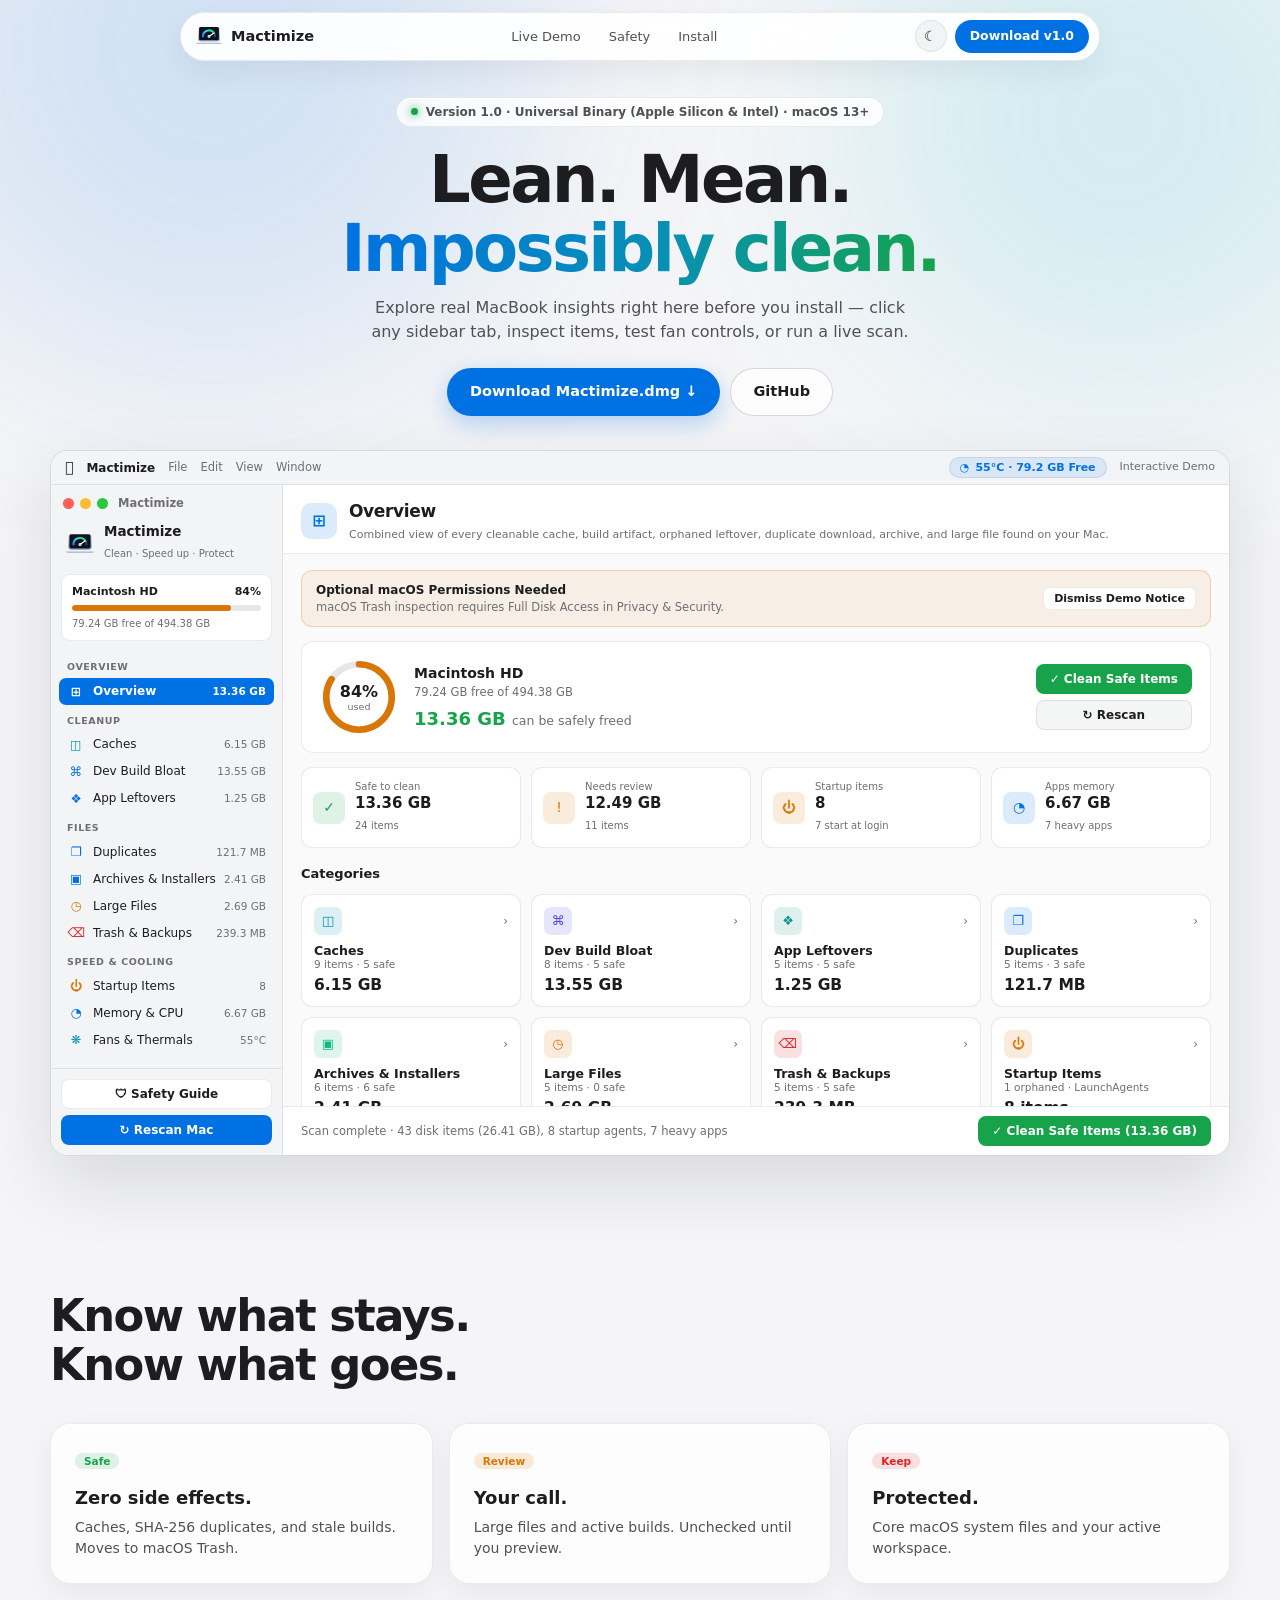
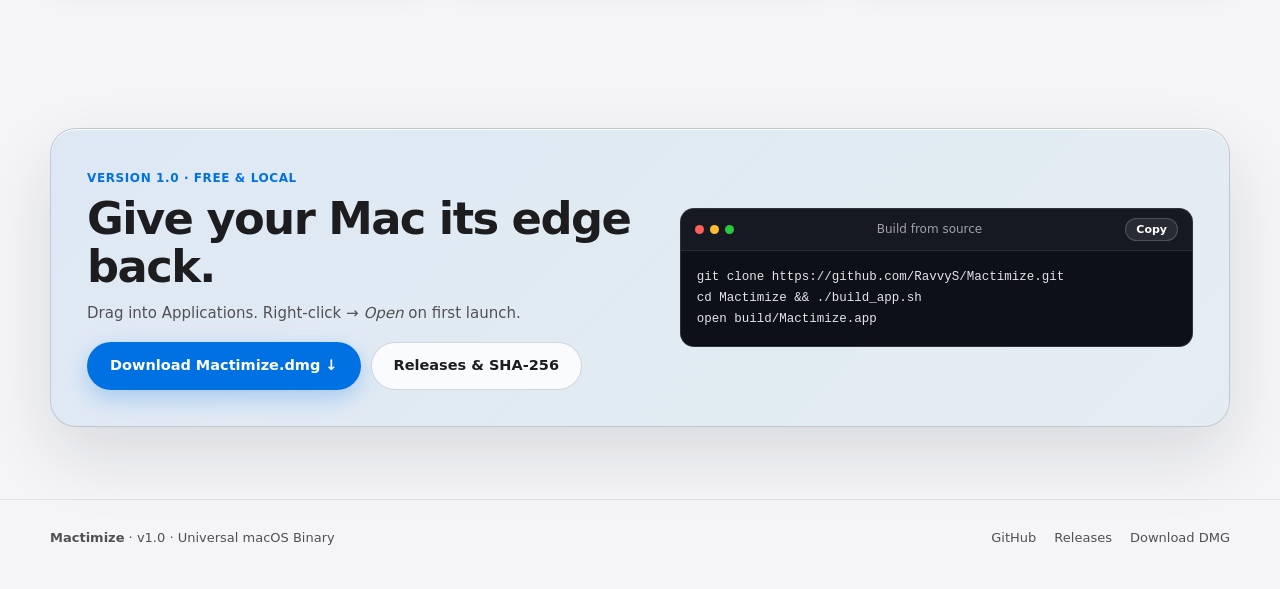
==== index.html @ 4ec36cf3 "Remove right Details panel and fix [hidden] CSS rule so app expands full width" ====
<!DOCTYPE html>
<html lang="en" data-theme="light">
<head>
  <meta charset="UTF-8" />
  <meta name="viewport" content="width=device-width, initial-scale=1.0" />
  <meta name="color-scheme" content="light dark" />
  <meta name="theme-color" content="#f5f5f7" />
  <title>Mactimize — Lean. Mean. Impossibly clean.</title>
  <meta name="description" content="Try Mactimize live in your browser before installing. Zero-bloat native macOS cleaner, dev build sweeper, SHA-256 duplicate finder, and Apple SMC fan controller." />
  <meta property="og:title" content="Mactimize — Interactive Native macOS Optimizer" />
  <meta property="og:description" content="Explore real MacBook insights live in your browser, then download Mactimize v1.0 for macOS." />
  <meta property="og:type" content="website" />
  <link rel="icon" type="image/svg+xml" href="favicon.svg" />
  <link rel="stylesheet" href="styles.css" />
</head>
<body>
  <a class="skip-link" href="#main">Skip to content</a>

  <div class="ambient-bg" aria-hidden="true">
    <span class="orb orb-1"></span>
    <span class="orb orb-2"></span>
  </div>

  <!-- Minimal Floating Glass Nav -->
  <header class="glass-nav-wrap">
    <div class="glass-nav">
      <a class="brand" href="#top" aria-label="Mactimize Home">
        <img src="favicon.svg" alt="" width="28" height="28" class="brand-logo" />
        <span class="brand-name">Mactimize</span>
      </a>

      <nav class="nav-links" aria-label="Primary">
        <a href="#live-app">Live Demo</a>
        <a href="#safety">Safety</a>
        <a href="#download">Install</a>
      </nav>

      <div class="nav-actions">
        <button type="button" class="glass-icon-btn" id="themeToggleBtn" aria-label="Toggle Light and Dark mode" title="Toggle theme">
          <span id="themeIcon" aria-hidden="true">☾</span>
        </button>
        <a class="btn-glass-primary" href="https://github.com/RavvyS/Mactimize/releases/latest/download/Mactimize.dmg">
          Download v1.0
        </a>
      </div>
    </div>
  </header>

  <main id="main">
    <!-- Minimalist Hero -->
    <section id="top" class="hero">
      <div class="container hero-center">
        <a class="liquid-pill" href="https://github.com/RavvyS/Mactimize/releases" target="_blank" rel="noopener noreferrer">
          <span class="pulse-dot" aria-hidden="true"></span>
          Version 1.0 · Universal Binary (Apple Silicon &amp; Intel) · macOS 13+
        </a>

        <h1 class="hero-title">
          Lean. Mean.<br /><span class="apple-gradient">Impossibly clean.</span>
        </h1>

        <p class="hero-desc">
          Explore real MacBook insights right here before you install — click any sidebar tab, inspect items, test fan controls, or run a live scan.
        </p>

        <div class="hero-actions">
          <a class="btn-apple-blue" href="https://github.com/RavvyS/Mactimize/releases/latest/download/Mactimize.dmg">
            Download Mactimize.dmg ↓
          </a>
          <a class="btn-apple-glass" href="https://github.com/RavvyS/Mactimize" target="_blank" rel="noopener noreferrer">
            GitHub
          </a>
        </div>
      </div>

      <!-- Full 10-Tab Interactive Mactimize.app Replica (Zero Screenshots!) -->
      <div id="live-app" class="container app-stage-container">
        <div class="macos-desktop-frame" aria-label="Interactive Mactimize macOS application">
          <!-- Native macOS Menu Bar -->
          <div class="macos-menubar">
            <div class="menubar-left">
              <span class="apple-mark" aria-hidden="true"></span>
              <strong>Mactimize</strong>
              <span class="mb-menu">File</span>
              <span class="mb-menu">Edit</span>
              <span class="mb-menu">View</span>
              <span class="mb-menu">Window</span>
            </div>
            <div class="menubar-right">
              <button type="button" class="menubar-widget-btn" id="menuBarToggleBtn" aria-expanded="false" aria-controls="menuBarPopover">
                <span class="mb-sparkle" aria-hidden="true">◔</span>
                <span id="mbLiveStats">48°C · 79.2 GB Free</span>
              </button>
              <span class="menubar-time">Interactive Demo</span>
            </div>

            <!-- Interactive Menu Bar Quick Monitor Popover -->
            <div class="menubar-popover" id="menuBarPopover" hidden>
              <div class="mb-pop-head">
                <div class="mb-ring" id="mbRing" aria-hidden="true"><span id="mbRingPct">83%</span></div>
                <div>
                  <strong>Macintosh HD</strong>
                  <small id="mbDiskSub">79.24 GB free of 494.38 GB</small>
                </div>
              </div>
              <div class="mb-pop-rows">
                <div><span>Safe to clean</span><strong class="txt-green" id="mbSafeVal">16.27 GB</strong></div>
                <div><span>Heavy apps memory</span><strong class="txt-blue" id="mbRamVal">6.83 GB</strong></div>
                <div><span>CPU Temp &amp; Fans</span><strong class="txt-cyan" id="mbFanVal">48°C · 3420 RPM</strong></div>
              </div>
              <div class="mb-pop-actions">
                <button type="button" class="mb-btn primary" id="mbQuickRamBtn">Free Idle RAM</button>
                <button type="button" class="mb-btn" id="mbPauseFanBtn">Stop Fan Tracking</button>
              </div>
              <div class="mb-pop-toast" id="mbToast" hidden></div>
            </div>
          </div>

          <!-- Real Mactimize.app 3-Column Interactive Window -->
          <div class="mactimize-window">
            <!-- Left Sidebar (All 10 Real Sections + Storage Card + Footer Actions) -->
            <aside class="mz-sidebar" aria-label="Mactimize sections">
              <div class="mz-window-bar">
                <div class="window-dots" aria-hidden="true">
                  <span class="dot-red"></span>
                  <span class="dot-yellow"></span>
                  <span class="dot-green"></span>
                </div>
                <span class="mz-win-title">Mactimize</span>
              </div>

              <div class="mz-brand">
                <img src="favicon.svg" alt="" width="30" height="30" class="brand-logo" />
                <div>
                  <strong>Mactimize</strong>
                  <small>Clean · Speed up · Protect</small>
                </div>
              </div>

              <div class="mz-disk-card">
                <div class="mz-disk-top">
                  <span>Macintosh HD</span>
                  <strong id="sbDiskPct">83%</strong>
                </div>
                <div class="mz-bar"><span id="sbDiskFill" class="orange" style="width:83%"></span></div>
                <small id="sbDiskSub">79.24 GB free of 494.38 GB</small>
              </div>

              <div class="mz-nav-scroll" id="mzSidebarNav" role="tablist"></div>

              <div class="mz-sidebar-footer">
                <button type="button" class="mz-foot-btn" id="openSafetyGuideBtn">🛡 Safety Guide</button>
                <button type="button" class="mz-foot-btn primary" id="rescanMacBtn">↻ Rescan Mac</button>
              </div>
            </aside>

            <!-- Center Main Content Area -->
            <div class="mz-main-col">
              <!-- Section Header -->
              <div class="mz-section-header">
                <div class="mz-sh-left">
                  <div class="mz-icon-tile" id="mzHeaderIcon">⊞</div>
                  <div class="mz-sh-text">
                    <h2 id="mzHeaderTitle">Overview</h2>
                    <p id="mzHeaderDesc"></p>
                  </div>
                </div>
                <div class="mz-sh-actions" id="mzHeaderActions"></div>
              </div>

              <!-- Filter Bar (hidden on Overview & Fans) -->
              <div class="mz-filter-bar" id="mzFilterBar" hidden>
                <div class="mz-search-wrap">
                  <span aria-hidden="true">⌕</span>
                  <input type="search" id="mzSearchInput" placeholder="Search" aria-label="Search items" />
                </div>
                <div class="mz-seg-group" id="mzSafetyFilter" role="group" aria-label="Filter by safety">
                  <button type="button" class="mz-seg active" data-safety="all">All</button>
                  <button type="button" class="mz-seg" data-safety="safe">Safe</button>
                  <button type="button" class="mz-seg" data-safety="review">Review</button>
                  <button type="button" class="mz-seg" data-safety="keep">Keep</button>
                </div>
                <div class="mz-filter-right" id="mzDiskFilterActions">
                  <button type="button" class="mz-small-btn" id="mzSelectSafeBtn">Select Safe</button>
                  <button type="button" class="mz-small-btn" id="mzDeselectBtn">Deselect</button>
                </div>
              </div>

              <!-- Dynamic View Canvas (Overview / Lists / Fans / Scanning State) -->
              <div class="mz-canvas" id="mzCanvas"></div>

              <!-- Bottom Status & Action Bar -->
              <div class="mz-bottom-bar">
                <div class="mz-status-text" id="mzStatusText"></div>
                <div class="mz-bottom-right" id="mzBottomActions"></div>
              </div>
            </div>
          </div>
        </div>
      </div>
    </section>

    <!-- Minimal Safety Strip -->
    <section id="safety" class="section">
      <div class="container">
        <div class="section-header">
          <h2>Know what stays.<br />Know what goes.</h2>
        </div>

        <div class="safety-trio">
          <article class="tier-card">
            <span class="tag safe">Safe</span>
            <h3>Zero side effects.</h3>
            <p>Caches, SHA-256 duplicates, and stale builds. Moves to macOS Trash.</p>
          </article>

          <article class="tier-card">
            <span class="tag review">Review</span>
            <h3>Your call.</h3>
            <p>Large files and active builds. Unchecked until you preview.</p>
          </article>

          <article class="tier-card">
            <span class="tag keep">Keep</span>
            <h3>Protected.</h3>
            <p>Core macOS system files and your active workspace.</p>
          </article>
        </div>
      </div>
    </section>

    <!-- Clean Minimal Download CTA -->
    <section id="download" class="section">
      <div class="container">
        <div class="download-glass">
          <div class="download-left">
            <span class="eyebrow-text">Version 1.0 · Free &amp; Local</span>
            <h2>Give your Mac its edge back.</h2>
            <p>Drag into Applications. Right-click → <em>Open</em> on first launch.</p>

            <div class="download-cta-row">
              <a class="btn-apple-blue" href="https://github.com/RavvyS/Mactimize/releases/latest/download/Mactimize.dmg">
                Download Mactimize.dmg ↓
              </a>
              <a class="btn-apple-glass" href="https://github.com/RavvyS/Mactimize/releases" target="_blank" rel="noopener noreferrer">
                Releases &amp; SHA-256
              </a>
            </div>
          </div>

          <div class="code-window">
            <div class="code-head">
              <div class="window-dots sm" aria-hidden="true">
                <span class="dot-red"></span><span class="dot-yellow"></span><span class="dot-green"></span>
              </div>
              <span>Build from source</span>
              <button type="button" class="copy-btn" id="copyCmdBtn">Copy</button>
            </div>
            <pre><code id="installCommands">git clone https://github.com/RavvyS/Mactimize.git
cd Mactimize &amp;&amp; ./build_app.sh
open build/Mactimize.app</code></pre>
          </div>
        </div>
      </div>
    </section>
  </main>

  <footer class="footer">
    <div class="container footer-row">
      <span><strong>Mactimize</strong> · v1.0 · Universal macOS Binary</span>
      <div class="footer-nav">
        <a href="https://github.com/RavvyS/Mactimize" target="_blank" rel="noopener noreferrer">GitHub</a>
        <a href="https://github.com/RavvyS/Mactimize/releases" target="_blank" rel="noopener noreferrer">Releases</a>
        <a href="https://github.com/RavvyS/Mactimize/releases/latest/download/Mactimize.dmg">Download DMG</a>
      </div>
    </div>
  </footer>

  <!-- Interactive Safety Guide Modal -->
  <dialog id="safetyDialog" class="glass-dialog" aria-labelledby="safetyDialogTitle">
    <div class="gd-head">
      <h2 id="safetyDialogTitle">Mactimize Safety Guide</h2>
      <button type="button" class="gd-close" id="closeSafetyDialogBtn" aria-label="Close">✕</button>
    </div>
    <div class="gd-body">
      <p>Every item in Mactimize is labeled before you touch it:</p>
      <ul>
        <li><strong>Safe:</strong> Caches, SHA-256 duplicates, and inactive project builds. Moves to macOS Trash.</li>
        <li><strong>Review:</strong> Large files, active builds, and background daemons. Never auto-selected.</li>
        <li><strong>Keep:</strong> Apple system caches and your active workspace. Always protected.</li>
      </ul>
    </div>
    <div class="gd-foot">
      <button type="button" class="btn-apple-blue sm" id="ackSafetyDialogBtn">Got It</button>
    </div>
  </dialog>

  <script src="demo-data.js" defer></script>
  <script src="script.js" defer></script>
</body>
</html>
---- styles.css ----
/* Mactimize Website — Minimalist Apple Light Mode (Default) + Interactive Native macOS App Replica */
:root,
[data-theme="light"] {
  --bg: #f5f5f7;
  --text: #1d1d1f;
  --text-2: #515154;
  --text-3: #86868b;
  --glass-bg: rgba(255, 255, 255, 0.80);
  --glass-bg-strong: rgba(255, 255, 255, 0.92);
  --glass-border: rgba(15, 23, 42, 0.08);
  --glass-border-hover: rgba(15, 23, 42, 0.16);
  --glass-specular: inset 0 1px 0 rgba(255, 255, 255, 0.95);
  --surface-subtle: rgba(15, 23, 42, 0.045);
  --blue: #0071e3;
  --blue-hover: #0077ed;
  --indigo: #4f46e5;
  --teal: #0d9488;
  --mint: #10b981;
  --cyan: #0891b2;
  --green: #16a34a;
  --orange: #d97706;
  --red: #dc2626;
  --shadow-lg: 0 28px 70px rgba(15, 23, 42, 0.12);
  --shadow-md: 0 10px 30px rgba(15, 23, 42, 0.06);
  --orb-opacity: 0.14;

  /* Native macOS Light Window Palette */
  --win-bg: #ffffff;
  --win-canvas: #fafafa;
  --win-menubar: #f2f4f8;
  --win-sidebar: #f3f4f6;
  --win-card: #ffffff;
  --win-border: rgba(15, 23, 42, 0.09);
  --win-hover: rgba(15, 23, 42, 0.035);
  --win-focus: rgba(0, 113, 227, 0.11);
  --win-text: #1d1d1f;
  --win-muted: #6e6e73;
  --win-track: rgba(15, 23, 42, 0.10);
}

[data-theme="dark"] {
  --bg: #07090e;
  --text: #f5f5f7;
  --text-2: #a1a1aa;
  --text-3: #71717a;
  --glass-bg: rgba(24, 27, 36, 0.68);
  --glass-bg-strong: rgba(26, 29, 40, 0.88);
  --glass-border: rgba(255, 255, 255, 0.11);
  --glass-border-hover: rgba(255, 255, 255, 0.22);
  --glass-specular: inset 0 1px 0 rgba(255, 255, 255, 0.16);
  --surface-subtle: rgba(255, 255, 255, 0.06);
  --blue: #0a84ff;
  --blue-hover: #2c96ff;
  --indigo: #818cf8;
  --teal: #2dd4bf;
  --mint: #34d399;
  --cyan: #32d7ff;
  --green: #30d158;
  --orange: #ff9f0a;
  --red: #ff453a;
  --shadow-lg: 0 32px 80px rgba(0, 0, 0, 0.62);
  --shadow-md: 0 14px 36px rgba(0, 0, 0, 0.36);
  --orb-opacity: 0.25;

  /* Native macOS Dark Window Palette */
  --win-bg: #161822;
  --win-canvas: #12141c;
  --win-menubar: #1b1e2a;
  --win-sidebar: #181b26;
  --win-card: #1d202d;
  --win-border: rgba(255, 255, 255, 0.09);
  --win-hover: rgba(255, 255, 255, 0.045);
  --win-focus: rgba(10, 132, 255, 0.18);
  --win-text: #f5f5f7;
  --win-muted: #9ca3af;
  --win-track: rgba(255, 255, 255, 0.12);
}

*, *::before, *::after { box-sizing: border-box; }

[hidden] { display: none !important; }

html {
  scroll-behavior: smooth;
  background: var(--bg);
  color: var(--text);
  font-family: -apple-system, BlinkMacSystemFont, "SF Pro Display", "SF Pro Text", system-ui, sans-serif;
  -webkit-font-smoothing: antialiased;
  transition: background 0.22s ease, color 0.22s ease;
}

body { margin: 0; line-height: 1.5; overflow-x: hidden; }

code {
  font-family: ui-monospace, "SF Mono", Menlo, Monaco, monospace;
  font-size: 0.88em;
  background: var(--surface-subtle);
  border: 1px solid var(--glass-border);
  padding: 0.1em 0.4em;
  border-radius: 6px;
}

.skip-link {
  position: absolute; left: -999px; top: 10px;
  background: var(--blue); color: #fff; padding: 8px 14px; border-radius: 999px; z-index: 200;
}
.skip-link:focus { left: 16px; }

.container { width: min(1180px, calc(100% - 32px)); margin-inline: auto; }

/* Subtle Ambient Orbs */
.ambient-bg { position: fixed; inset: 0; pointer-events: none; z-index: -1; overflow: hidden; }
.orb { position: absolute; border-radius: 50%; filter: blur(120px); opacity: var(--orb-opacity); }
.orb-1 { width: 620px; height: 620px; background: #0071e3; top: -260px; left: -100px; }
.orb-2 { width: 520px; height: 520px; background: #06b6d4; top: -140px; right: -100px; }

/* Floating Glass Pill Nav */
.glass-nav-wrap {
  position: sticky; top: 12px; z-index: 80;
  display: flex; justify-content: center; padding: 0 16px;
}
.glass-nav {
  width: min(920px, 100%);
  display: flex; align-items: center; justify-content: space-between; gap: 14px;
  padding: 7px 10px 7px 14px; border-radius: 999px;
  background: var(--glass-bg-strong);
  backdrop-filter: blur(26px) saturate(180%); -webkit-backdrop-filter: blur(26px) saturate(180%);
  border: 1px solid var(--glass-border);
  box-shadow: var(--glass-specular), var(--shadow-md);
}
.brand { display: inline-flex; align-items: center; gap: 8px; color: var(--text); text-decoration: none; font-weight: 700; font-size: 14.5px; }
.brand-logo { display: block; }
.nav-links { display: flex; gap: 4px; }
.nav-links a {
  color: var(--text-2); text-decoration: none; font-size: 13px; font-weight: 500;
  padding: 6px 12px; border-radius: 999px; transition: background 0.14s, color 0.14s;
}
.nav-links a:hover { background: var(--surface-subtle); color: var(--text); }
.nav-actions { display: flex; align-items: center; gap: 8px; }
.glass-icon-btn {
  width: 32px; height: 32px; border-radius: 50%;
  border: 1px solid var(--glass-border); background: var(--surface-subtle);
  color: var(--text); cursor: pointer; display: grid; place-items: center; font-size: 14px;
}
.btn-glass-primary {
  display: inline-flex; align-items: center; padding: 7px 15px; border-radius: 999px;
  background: var(--blue); color: #fff; text-decoration: none; font-size: 12.5px; font-weight: 600;
}
.btn-glass-primary:hover { background: var(--blue-hover); }

/* Hero */
.hero { padding: 48px 0 64px; }
.hero-center { text-align: center; max-width: 740px; margin-bottom: 34px; }
.liquid-pill {
  display: inline-flex; align-items: center; gap: 8px;
  padding: 5px 14px; border-radius: 999px; font-size: 12px; font-weight: 600;
  color: var(--text-2); text-decoration: none;
  background: var(--glass-bg); border: 1px solid var(--glass-border);
  box-shadow: var(--glass-specular); margin-bottom: 18px;
}
.pulse-dot { width: 7px; height: 7px; border-radius: 50%; background: var(--green); box-shadow: 0 0 8px var(--green); }
.hero-title {
  margin: 0 0 14px; font-size: clamp(2.5rem, 5.2vw, 4.1rem);
  font-weight: 800; line-height: 1.05; letter-spacing: -0.04em;
}
.apple-gradient {
  background: linear-gradient(95deg, #0071e3 0%, #0891b2 55%, #16a34a 100%);
  -webkit-background-clip: text; background-clip: text; color: transparent;
}
.hero-desc { margin: 0 auto 24px; max-width: 54ch; font-size: 16px; color: var(--text-2); }
.hero-actions { display: inline-flex; flex-wrap: wrap; justify-content: center; gap: 10px; }

.btn-apple-blue, .btn-apple-glass {
  display: inline-flex; align-items: center; gap: 7px; padding: 12px 22px;
  border-radius: 999px; font-family: inherit; font-size: 14.5px; font-weight: 600;
  cursor: pointer; text-decoration: none; border: 1px solid transparent; transition: transform 0.14s, background 0.14s;
}
.btn-apple-blue.sm { padding: 8px 16px; font-size: 13px; }
.btn-apple-blue { background: var(--blue); color: #fff; box-shadow: 0 8px 24px rgba(0,113,227,0.28); }
.btn-apple-blue:hover { background: var(--blue-hover); transform: translateY(-1px); }
.btn-apple-glass { background: var(--glass-bg); color: var(--text); border-color: var(--glass-border-hover); }
.btn-apple-glass:hover { background: var(--glass-bg-strong); transform: translateY(-1px); }

/* ============================================================
   FULL INTERACTIVE MACTIMIZE.APP REPLICA
   ============================================================ */
.macos-desktop-frame {
  position: relative;
  border-radius: 18px;
  overflow: hidden;
  border: 1px solid var(--glass-border-hover);
  background: var(--win-bg);
  box-shadow: var(--shadow-lg);
  color: var(--win-text);
}

/* Menu Bar */
.macos-menubar {
  position: relative;
  display: flex; align-items: center; justify-content: space-between;
  padding: 6px 14px; font-size: 12px;
  background: var(--win-menubar);
  border-bottom: 1px solid var(--win-border);
}
.menubar-left, .menubar-right { display: flex; align-items: center; gap: 13px; }
.mb-menu { color: var(--win-muted); font-size: 11.5px; }
.apple-mark { font-size: 14px; }
.menubar-widget-btn {
  display: inline-flex; align-items: center; gap: 6px;
  border: 1px solid var(--win-border); background: rgba(0,113,227,0.1);
  color: var(--blue); font-family: inherit; font-size: 11px; font-weight: 600;
  padding: 3px 10px; border-radius: 999px; cursor: pointer;
}
.menubar-widget-btn:hover { background: rgba(0,113,227,0.18); }
.menubar-time { font-size: 11px; color: var(--win-muted); font-weight: 500; }

/* Menu Bar Popover */
.menubar-popover {
  position: absolute; top: 38px; right: 14px; width: 276px; z-index: 40;
  padding: 14px; border-radius: 14px;
  background: var(--glass-bg-strong);
  backdrop-filter: blur(28px); -webkit-backdrop-filter: blur(28px);
  border: 1px solid var(--glass-border-hover);
  box-shadow: var(--shadow-lg); color: var(--win-text);
}
.mb-pop-head { display: flex; align-items: center; gap: 10px; padding-bottom: 10px; border-bottom: 1px solid var(--win-border); }
.mb-ring {
  width: 38px; height: 38px; border-radius: 50%;
  background: conic-gradient(var(--orange) 0 83%, var(--win-track) 83% 100%);
  display: grid; place-items: center; font-size: 10px; font-weight: 800;
}
.mb-ring span { width: 28px; height: 28px; border-radius: 50%; background: var(--win-bg); display: grid; place-items: center; }
.mb-pop-head strong { display: block; font-size: 12.5px; }
.mb-pop-head small { font-size: 10.5px; color: var(--win-muted); }
.mb-pop-rows { display: flex; flex-direction: column; gap: 6px; padding: 10px 0; font-size: 11.5px; }
.mb-pop-rows > div { display: flex; justify-content: space-between; }
.mb-pop-rows span { color: var(--win-muted); }
.mb-pop-actions { display: grid; grid-template-columns: 1fr 1fr; gap: 6px; }
.mb-btn {
  border: 1px solid var(--win-border); background: var(--surface-subtle); color: var(--win-text);
  font-family: inherit; font-size: 11px; font-weight: 600; padding: 6px 8px; border-radius: 8px; cursor: pointer;
}
.mb-btn.primary { background: var(--blue); border-color: transparent; color: #fff; }
.mb-pop-toast { margin-top: 8px; font-size: 10.5px; color: var(--green); }

/* 3-Column App Layout */
.mactimize-window {
  display: flex;
  height: 670px;
  background: var(--win-bg);
}

/* Sidebar */
.mz-sidebar {
  width: 232px;
  flex: none;
  background: var(--win-sidebar);
  border-right: 1px solid var(--win-border);
  display: flex;
  flex-direction: column;
}
.mz-window-bar {
  display: flex; align-items: center; gap: 10px;
  padding: 10px 12px 6px;
}
.window-dots { display: flex; gap: 6px; }
.window-dots span { width: 11px; height: 11px; border-radius: 50%; }
.window-dots.sm span { width: 9px; height: 9px; }
.dot-red { background: #ff5f57; }
.dot-yellow { background: #febc2e; }
.dot-green { background: #28c840; }
.mz-win-title { font-size: 11.5px; font-weight: 600; color: var(--win-muted); }

.mz-brand { display: flex; align-items: center; gap: 9px; padding: 6px 14px 10px; }
.mz-brand strong { display: block; font-size: 13.5px; line-height: 1.15; }
.mz-brand small { font-size: 10px; color: var(--win-muted); }

.mz-disk-card {
  margin: 0 10px 8px;
  padding: 9px 10px;
  border-radius: 9px;
  background: var(--win-card);
  border: 1px solid var(--win-border);
}
.mz-disk-top { display: flex; justify-content: space-between; font-size: 11px; font-weight: 600; margin-bottom: 5px; }
.mz-bar { height: 6px; border-radius: 999px; background: var(--win-track); overflow: hidden; }
.mz-bar span { display: block; height: 100%; border-radius: 999px; transition: width 0.35s ease; }
.mz-bar span.orange { background: var(--orange); }
.mz-bar span.green { background: var(--green); }
.mz-bar span.cyan { background: var(--cyan); }
.mz-bar span.blue { background: var(--blue); }
.mz-bar span.red { background: var(--red); }
.mz-disk-card small { display: block; margin-top: 5px; font-size: 10px; color: var(--win-muted); }

.mz-nav-scroll {
  flex: 1;
  overflow-y: auto;
  padding: 2px 8px 8px;
}
.mz-nav-group {
  font-size: 9.5px; font-weight: 700; letter-spacing: 0.06em;
  color: var(--win-muted); padding: 9px 8px 3px;
}
.mz-nav-btn {
  width: 100%; display: flex; align-items: center; gap: 8px;
  border: 0; background: transparent; color: var(--win-text);
  font-family: inherit; font-size: 12px; font-weight: 500;
  padding: 6px 8px; border-radius: 7px; cursor: pointer; text-align: left;
  transition: background 0.1s;
}
.mz-nav-btn:hover { background: var(--win-hover); }
.mz-nav-btn.active { background: var(--blue); color: #fff; font-weight: 600; }
.mz-nav-icon { width: 18px; text-align: center; font-size: 12.5px; flex: none; }
.mz-nav-btn.active .mz-nav-icon, .mz-nav-btn.active .mz-nav-val { color: #fff !important; }
.mz-nav-label { flex: 1; white-space: nowrap; overflow: hidden; text-overflow: ellipsis; }
.mz-nav-val { font-size: 10.5px; font-variant-numeric: tabular-nums; color: var(--win-muted); flex: none; }

.mz-sidebar-footer {
  padding: 10px;
  border-top: 1px solid var(--win-border);
  display: flex; flex-direction: column; gap: 6px;
}
.mz-foot-btn {
  width: 100%; padding: 7px 10px; border-radius: 8px;
  border: 1px solid var(--win-border); background: var(--win-card);
  color: var(--win-text); font-family: inherit; font-size: 12px; font-weight: 600; cursor: pointer;
}
.mz-foot-btn:hover { filter: brightness(0.97); }
.mz-foot-btn.primary { background: var(--blue); border-color: transparent; color: #fff; }
.mz-foot-btn.primary:hover { background: var(--blue-hover); }

/* Main Column */
.mz-main-col {
  flex: 1; min-width: 0;
  display: flex; flex-direction: column;
  background: var(--win-canvas);
}

.mz-section-header {
  display: flex; align-items: center; justify-content: space-between; gap: 12px;
  padding: 14px 18px 10px;
  background: var(--win-bg);
  border-bottom: 1px solid var(--win-border);
}
.mz-sh-left { display: flex; align-items: center; gap: 12px; min-width: 0; }
.mz-icon-tile {
  width: 36px; height: 36px; border-radius: 10px; flex: none;
  display: grid; place-items: center; font-size: 16px; font-weight: 700;
}
.mz-sh-text { min-width: 0; }
.mz-sh-text h2 { margin: 0; font-size: 17px; font-weight: 700; letter-spacing: -0.02em; }
.mz-sh-text p { margin: 2px 0 0; font-size: 11px; color: var(--win-muted); white-space: nowrap; overflow: hidden; text-overflow: ellipsis; }
.mz-sh-actions { display: flex; gap: 6px; flex: none; }

/* Filter Bar */
.mz-filter-bar {
  display: flex; align-items: center; gap: 10px; flex-wrap: wrap;
  padding: 9px 18px;
  background: var(--win-bg);
  border-bottom: 1px solid var(--win-border);
}
.mz-search-wrap {
  display: flex; align-items: center; gap: 6px;
  background: var(--surface-subtle); border-radius: 7px; padding: 4px 9px;
  width: 210px;
}
.mz-search-wrap input {
  border: 0; background: transparent; color: var(--win-text);
  font-family: inherit; font-size: 12px; width: 100%; outline: none;
}
.mz-seg-group {
  display: inline-flex; padding: 2px; border-radius: 7px;
  background: var(--surface-subtle);
}
.mz-seg {
  border: 0; background: transparent; color: var(--win-muted);
  font-family: inherit; font-size: 11.5px; font-weight: 600;
  padding: 4px 11px; border-radius: 5px; cursor: pointer;
}
.mz-seg.active { background: var(--blue); color: #fff; }
.mz-filter-right { margin-left: auto; display: flex; gap: 6px; }
.mz-small-btn {
  border: 1px solid var(--win-border); background: var(--win-card); color: var(--win-text);
  font-family: inherit; font-size: 11px; font-weight: 600;
  padding: 4px 10px; border-radius: 6px; cursor: pointer;
}
.mz-small-btn:hover { background: var(--win-hover); }

/* Canvas Scroll Area */
.mz-canvas {
  flex: 1;
  overflow-y: auto;
  padding: 16px 18px;
}

/* Overview Widgets */
.mz-perm-banner {
  display: flex; align-items: center; justify-content: space-between; gap: 12px;
  padding: 10px 14px; border-radius: 11px; margin-bottom: 14px;
  background: rgba(217, 119, 6, 0.08); border: 1px solid rgba(217, 119, 6, 0.25);
  font-size: 11.5px;
}
.mz-perm-banner strong { display: block; font-size: 12px; }
.mz-perm-banner span { color: var(--win-muted); }

.mz-hero-card {
  display: flex; align-items: center; justify-content: space-between; gap: 18px; flex-wrap: wrap;
  padding: 16px 18px; border-radius: 12px; margin-bottom: 14px;
  background: var(--win-card); border: 1px solid var(--win-border);
}
.mz-hero-left { display: flex; align-items: center; gap: 16px; }
.mz-ring {
  position: relative; width: 78px; height: 78px; flex: none;
}
.mz-ring svg { width: 100%; height: 100%; transform: rotate(-90deg); }
.mz-ring circle { fill: none; stroke-width: 8.5; }
.mz-ring .r-track { stroke: var(--win-track); }
.mz-ring .r-fill { stroke: var(--orange); stroke-linecap: round; transition: stroke-dashoffset 0.4s ease, stroke 0.3s ease; }
.mz-ring .r-fill.blue { stroke: var(--blue); }
.mz-ring .r-fill.green { stroke: var(--green); }
.mz-ring-lbl {
  position: absolute; inset: 0; display: flex; flex-direction: column;
  align-items: center; justify-content: center; line-height: 1;
}
.mz-ring-lbl strong { font-size: 16px; }
.mz-ring-lbl span { font-size: 9.5px; color: var(--win-muted); margin-top: 2px; }

.mz-hero-copy strong { display: block; font-size: 14px; }
.mz-hero-copy .sub { font-size: 11.5px; color: var(--win-muted); }
.mz-hero-free { margin-top: 4px; font-size: 18px; font-weight: 800; color: var(--green); }
.mz-hero-free span { font-size: 12.5px; font-weight: 500; color: var(--win-muted); }
.mz-hero-btns { display: flex; flex-direction: column; gap: 6px; min-width: 156px; }

.mz-btn-green {
  border: 0; background: var(--green); color: #fff; font-family: inherit;
  font-size: 12px; font-weight: 600; padding: 8px 14px; border-radius: 8px; cursor: pointer;
}
.mz-btn-green:hover { filter: brightness(1.06); }
.mz-btn-green:disabled { opacity: 0.45; cursor: default; }
.mz-btn-red {
  border: 0; background: var(--red); color: #fff; font-family: inherit;
  font-size: 12px; font-weight: 600; padding: 7px 14px; border-radius: 8px; cursor: pointer;
}
.mz-btn-red:disabled { opacity: 0.4; cursor: default; }
.mz-btn-neutral {
  border: 1px solid var(--win-border); background: var(--surface-subtle); color: var(--win-text);
  font-family: inherit; font-size: 12px; font-weight: 600; padding: 7px 14px; border-radius: 8px; cursor: pointer;
}

/* 4 Stat Cards */
.mz-stat-grid {
  display: grid; grid-template-columns: repeat(4, minmax(0, 1fr)); gap: 10px; margin-bottom: 16px;
}
.mz-stat {
  display: flex; align-items: center; gap: 10px; padding: 11px;
  border-radius: 11px; background: var(--win-card); border: 1px solid var(--win-border);
}
.mz-stat-ic { width: 32px; height: 32px; border-radius: 8px; display: grid; place-items: center; font-size: 14px; flex: none; }
.mz-stat small { display: block; font-size: 10px; color: var(--win-muted); }
.mz-stat strong { display: block; font-size: 15px; font-weight: 800; line-height: 1.2; }
.mz-stat span { font-size: 10px; color: var(--win-muted); }

/* Category Tiles */
.mz-subhead { font-size: 13px; font-weight: 700; margin: 0 0 10px; }
.mz-cat-grid {
  display: grid; grid-template-columns: repeat(4, minmax(0, 1fr)); gap: 10px;
}
.mz-cat-tile {
  text-align: left; font-family: inherit; color: var(--win-text);
  padding: 12px; border-radius: 11px; background: var(--win-card);
  border: 1px solid var(--win-border); cursor: pointer; transition: border-color 0.14s, transform 0.12s;
}
.mz-cat-tile:hover { border-color: var(--blue); transform: translateY(-1px); }
.mz-cat-top { display: flex; justify-content: space-between; align-items: center; margin-bottom: 8px; }
.mz-cat-ic { width: 28px; height: 28px; border-radius: 7px; display: grid; place-items: center; font-size: 13px; }
.mz-cat-name { display: block; font-size: 12.5px; font-weight: 700; }
.mz-cat-meta { display: block; font-size: 10.5px; color: var(--win-muted); margin-bottom: 6px; }
.mz-cat-val { font-size: 15.5px; font-weight: 800; }

/* Compact List Container */
.mz-list-summary {
  display: flex; justify-content: space-between; font-size: 11.5px; color: var(--win-muted);
  margin-bottom: 8px; padding: 0 2px;
}
.mz-list-card {
  border-radius: 11px; background: var(--win-card); border: 1px solid var(--win-border); overflow: hidden;
}
.mz-row {
  display: flex; align-items: center; gap: 10px;
  padding: 9px 12px; border-bottom: 1px solid var(--win-border);
  cursor: pointer; transition: background 0.1s;
}
.mz-row:last-child { border-bottom: 0; }
.mz-row:hover { background: var(--win-hover); }
.mz-row.focused { background: var(--win-focus); }

.mz-chk {
  width: 17px; height: 17px; border-radius: 50%; flex: none;
  border: 1.5px solid var(--win-muted); background: transparent;
  display: grid; place-items: center; font-size: 10px; font-weight: 800; color: transparent;
  cursor: pointer; padding: 0;
}
.mz-chk.checked { background: var(--blue); border-color: var(--blue); color: #fff; }
.mz-row-ic { width: 26px; height: 26px; border-radius: 7px; display: grid; place-items: center; font-size: 12px; flex: none; }
.mz-row-info { flex: 1; min-width: 0; }
.mz-row-info strong { display: block; font-size: 12.5px; font-weight: 600; white-space: nowrap; overflow: hidden; text-overflow: ellipsis; }
.mz-row-info small { display: block; font-size: 10.5px; color: var(--win-muted); white-space: nowrap; overflow: hidden; text-overflow: ellipsis; }
.mz-row-size { font-size: 12px; font-weight: 700; font-variant-numeric: tabular-nums; min-width: 68px; text-align: right; }
.mz-chev { color: var(--win-muted); font-size: 12px; }
.mz-ram-bar { width: 56px; height: 5px; border-radius: 999px; background: var(--win-track); overflow: hidden; flex: none; }
.mz-ram-bar span { display: block; height: 100%; border-radius: 999px; }

/* Fans & Thermals Tab Inside App */
.mz-fans-grid { display: grid; grid-template-columns: repeat(2, minmax(0, 1fr)); gap: 12px; margin-bottom: 12px; }
.mz-fan-card {
  padding: 14px; border-radius: 12px; background: var(--win-card); border: 1px solid var(--win-border);
}
.mz-fan-head { display: flex; justify-content: space-between; align-items: flex-start; margin-bottom: 10px; }
.mz-fan-rpm { font-size: 22px; font-weight: 800; font-variant-numeric: tabular-nums; line-height: 1; text-align: right; }
.mz-fan-rpm small { display: block; font-size: 9.5px; color: var(--win-muted); font-weight: 600; }
.mz-fan-slider-row { margin-top: 10px; }
.mz-fan-slider-row label { display: block; font-size: 11px; color: var(--win-muted); margin-bottom: 4px; }
.mz-fan-slider-row input[type="range"] { width: 100%; accent-color: var(--blue); cursor: pointer; }
.mz-fan-actions { display: grid; grid-template-columns: 1fr 1.3fr; gap: 6px; margin-top: 8px; }
.mz-fan-presets {
  display: flex; align-items: center; gap: 6px; flex-wrap: wrap;
  padding: 10px 12px; border-radius: 10px; background: var(--win-card); border: 1px solid var(--win-border);
  margin-bottom: 14px; font-size: 11.5px;
}
.mz-sensor-grid { display: grid; grid-template-columns: repeat(4, minmax(0, 1fr)); gap: 8px; }
.mz-sensor-card {
  display: flex; align-items: center; justify-content: space-between; gap: 8px;
  padding: 9px 10px; border-radius: 10px; background: var(--win-card); border: 1px solid var(--win-border);
}
.mz-sensor-card small { display: block; font-size: 9.5px; color: var(--win-muted); }
.mz-sensor-card strong { display: block; font-size: 11px; white-space: nowrap; overflow: hidden; text-overflow: ellipsis; }
.mz-sensor-temp { font-size: 14px; font-weight: 800; font-variant-numeric: tabular-nums; flex: none; }

/* Scanning State (matches screenshot #13) */
.mz-scan-card {
  display: flex; flex-direction: column; align-items: center; justify-content: center; gap: 10px;
  padding: 36px 20px; border-radius: 12px; background: var(--win-card); border: 1px solid var(--win-border);
  margin-bottom: 14px; text-align: center;
}
.mz-scan-bar { width: 280px; height: 6px; border-radius: 999px; background: var(--win-track); overflow: hidden; }
.mz-scan-bar span { display: block; height: 100%; background: var(--blue); transition: width 0.2s ease; }

/* Bottom Bar */
.mz-bottom-bar {
  display: flex; align-items: center; justify-content: space-between; gap: 12px;
  padding: 9px 18px; background: var(--win-bg); border-top: 1px solid var(--win-border);
  font-size: 11.5px;
}
.mz-status-text { color: var(--win-muted); white-space: nowrap; overflow: hidden; text-overflow: ellipsis; }
.mz-status-text.ok { color: var(--green); font-weight: 600; }
.mz-bottom-right { display: flex; align-items: center; gap: 10px; flex: none; }

/* Slide-In Right Details Inspector */
.mz-inspector {
  width: 285px; flex: none;
  background: var(--win-bg); border-left: 1px solid var(--win-border);
  display: flex; flex-direction: column;
}
.mz-insp-head {
  display: flex; justify-content: space-between; align-items: center;
  padding: 10px 14px; border-bottom: 1px solid var(--win-border);
  font-size: 12px; font-weight: 700; color: var(--win-muted);
}
.mz-insp-close { border: 0; background: transparent; color: var(--win-muted); cursor: pointer; font-size: 13px; }
.mz-insp-body { flex: 1; overflow-y: auto; padding: 16px; display: flex; flex-direction: column; gap: 14px; }
.mz-insp-size { font-size: 26px; font-weight: 800; letter-spacing: -0.02em; }
.mz-callout { padding: 11px; border-radius: 10px; font-size: 11.5px; }
.mz-callout strong { display: block; margin-bottom: 4px; font-size: 12px; }
.mz-callout.safe { background: rgba(22,163,74,0.1); border: 1px solid rgba(22,163,74,0.25); color: var(--win-text); }
.mz-callout.safe strong { color: var(--green); }
.mz-callout.review { background: rgba(217,119,6,0.1); border: 1px solid rgba(217,119,6,0.25); color: var(--win-text); }
.mz-callout.review strong { color: var(--orange); }
.mz-callout.keep { background: rgba(220,38,38,0.1); border: 1px solid rgba(220,38,38,0.25); color: var(--win-text); }
.mz-callout.keep strong { color: var(--red); }
.mz-field label { display: block; font-size: 9.5px; font-weight: 700; letter-spacing: 0.05em; color: var(--win-muted); margin-bottom: 3px; }
.mz-field div { font-size: 11px; font-family: ui-monospace, monospace; word-break: break-all; }
.mz-insp-actions { margin-top: auto; display: flex; flex-direction: column; gap: 7px; padding-top: 10px; border-top: 1px solid var(--win-border); }

/* Tags & Colors */
.tag { font-size: 10.5px; font-weight: 700; padding: 2px 9px; border-radius: 999px; white-space: nowrap; }
.tag.safe { background: rgba(22,163,74,0.14); color: var(--green); }
.tag.review { background: rgba(217,119,6,0.15); color: var(--orange); }
.tag.keep { background: rgba(220,38,38,0.14); color: var(--red); }

.tint-blue { background: rgba(0,113,227,0.14); color: var(--blue); }
.tint-cyan { background: rgba(8,145,178,0.14); color: var(--cyan); }
.tint-indigo { background: rgba(79,70,229,0.14); color: var(--indigo); }
.tint-teal { background: rgba(13,148,136,0.14); color: var(--teal); }
.tint-mint { background: rgba(16,185,129,0.14); color: var(--mint); }
.tint-orange { background: rgba(217,119,6,0.14); color: var(--orange); }
.tint-red { background: rgba(220,38,38,0.14); color: var(--red); }
.tint-green { background: rgba(22,163,74,0.14); color: var(--green); }

.txt-green { color: var(--green); }
.txt-blue { color: var(--blue); }
.txt-cyan { color: var(--cyan); }
.txt-orange { color: var(--orange); }
.txt-red { color: var(--red); }

/* Lower Page Minimalist Sections */
.section { padding: 72px 0; }
.section-header { margin-bottom: 34px; }
.section h2 { margin: 0; font-size: clamp(1.9rem, 3.6vw, 2.8rem); font-weight: 800; line-height: 1.08; letter-spacing: -0.035em; }
.eyebrow-text { display: inline-block; font-size: 12px; font-weight: 700; text-transform: uppercase; letter-spacing: 0.05em; color: var(--blue); margin-bottom: 8px; }

.safety-trio { display: grid; grid-template-columns: repeat(3, minmax(0, 1fr)); gap: 16px; }
.tier-card {
  padding: 24px; border-radius: 20px; background: var(--glass-bg);
  border: 1px solid var(--glass-border); box-shadow: var(--glass-specular), var(--shadow-md);
}
.tier-card h3 { margin: 12px 0 6px; font-size: 18px; }
.tier-card p { margin: 0; font-size: 14px; color: var(--text-2); }

.download-glass {
  display: grid; grid-template-columns: minmax(0, 1.1fr) minmax(0, 1fr); gap: 28px; align-items: center;
  padding: 36px; border-radius: 26px;
  background: linear-gradient(135deg, rgba(0,113,227,0.09), rgba(8,145,178,0.07));
  border: 1px solid var(--glass-border-hover); box-shadow: var(--glass-specular), var(--shadow-lg);
}
.download-left p { color: var(--text-2); font-size: 15px; margin: 10px 0 18px; }
.download-cta-row { display: flex; flex-wrap: wrap; gap: 10px; }

.code-window {
  background: #0d1018; color: #f5f5f7; border-radius: 14px;
  border: 1px solid rgba(255,255,255,0.14); overflow: hidden;
}
.code-head {
  display: flex; align-items: center; justify-content: space-between;
  padding: 9px 14px; background: rgba(255,255,255,0.04);
  border-bottom: 1px solid rgba(255,255,255,0.08); font-size: 12px; color: #a1a1aa;
}
.copy-btn {
  border: 1px solid rgba(255,255,255,0.18); background: rgba(255,255,255,0.08);
  color: #fff; font-family: inherit; font-size: 11px; font-weight: 600;
  padding: 4px 10px; border-radius: 999px; cursor: pointer;
}
.code-window pre { margin: 0; padding: 16px; overflow-x: auto; }
.code-window code { background: transparent; border: 0; padding: 0; font-size: 12.5px; line-height: 1.7; color: #e4e4e7; }

.footer { padding: 28px 0 42px; border-top: 1px solid var(--glass-border); color: var(--text-2); font-size: 13px; }
.footer-row { display: flex; justify-content: space-between; align-items: center; flex-wrap: wrap; gap: 12px; }
.footer-nav { display: flex; gap: 18px; }
.footer-nav a { color: var(--text-2); text-decoration: none; }
.footer-nav a:hover { color: var(--text); }

/* Dialog */
.glass-dialog {
  width: min(460px, calc(100% - 32px)); padding: 0; border-radius: 20px;
  background: var(--glass-bg-strong); color: var(--text);
  border: 1px solid var(--glass-border-hover); box-shadow: var(--shadow-lg);
}
.glass-dialog::backdrop { background: rgba(0,0,0,0.45); backdrop-filter: blur(8px); }
.gd-head { display: flex; justify-content: space-between; align-items: center; padding: 16px 20px; border-bottom: 1px solid var(--glass-border); }
.gd-head h2 { margin: 0; font-size: 16px; }
.gd-close { background: transparent; border: 0; color: var(--text-2); font-size: 15px; cursor: pointer; }
.gd-body { padding: 16px 20px; font-size: 13.5px; color: var(--text-2); }
.gd-body ul { padding-left: 18px; display: flex; flex-direction: column; gap: 8px; }
.gd-body strong { color: var(--text); }
.gd-foot { display: flex; justify-content: flex-end; padding: 12px 20px; border-top: 1px solid var(--glass-border); }

/* Responsive */
@media (max-width: 1020px) {
  .mz-stat-grid, .mz-cat-grid, .mz-sensor-grid { grid-template-columns: repeat(2, minmax(0, 1fr)); }
  .mz-inspector { position: absolute; right: 0; top: 34px; bottom: 0; z-index: 25; box-shadow: -12px 0 32px rgba(0,0,0,0.16); }
}

@media (max-width: 820px) {
  .nav-links, .mb-menu { display: none; }
  .mactimize-window { flex-direction: column; height: auto; min-height: 620px; }
  .mz-sidebar { width: 100%; border-right: 0; border-bottom: 1px solid var(--win-border); }
  .mz-nav-scroll { display: flex; gap: 4px; overflow-x: auto; padding: 6px 10px; }
  .mz-nav-group, .mz-sidebar-footer, .mz-disk-card { display: none; }
  .mz-nav-btn { width: auto; flex: none; }
  .mz-fans-grid, .safety-trio, .download-glass { grid-template-columns: 1fr; }
}
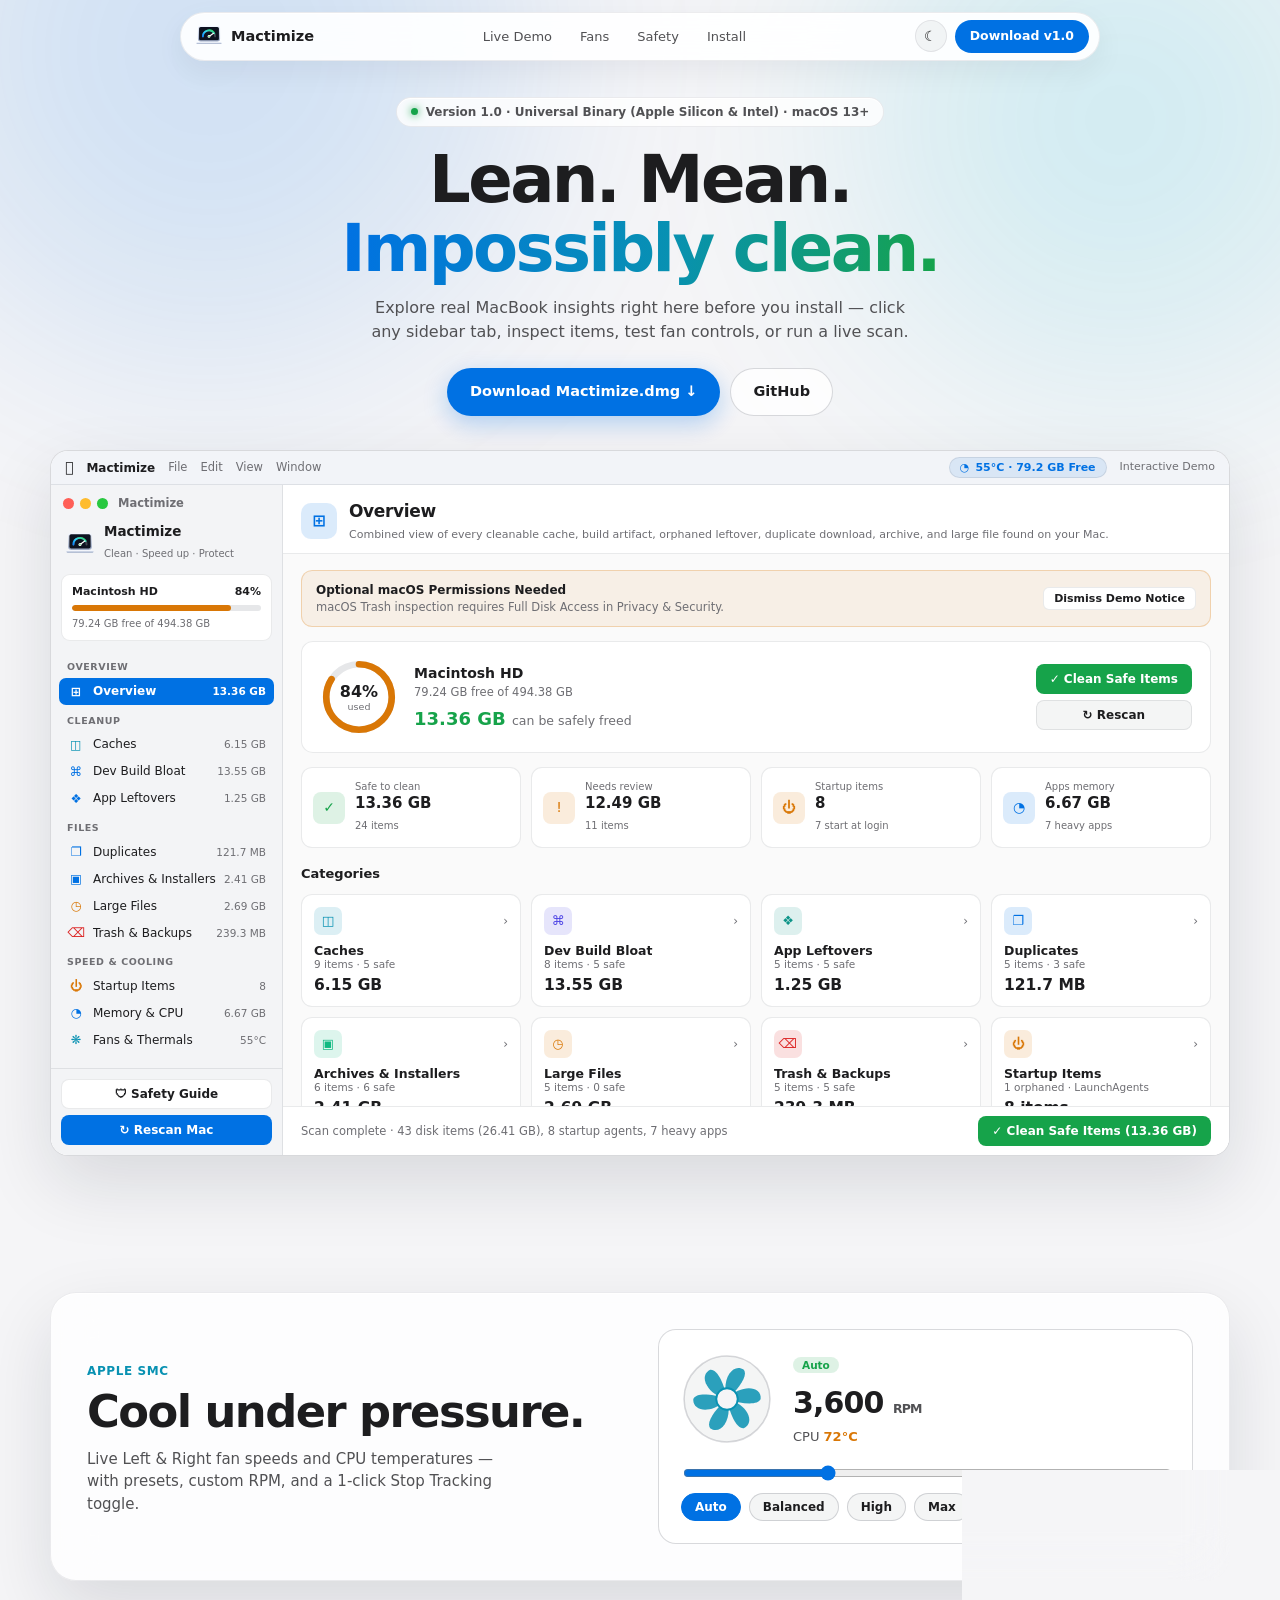
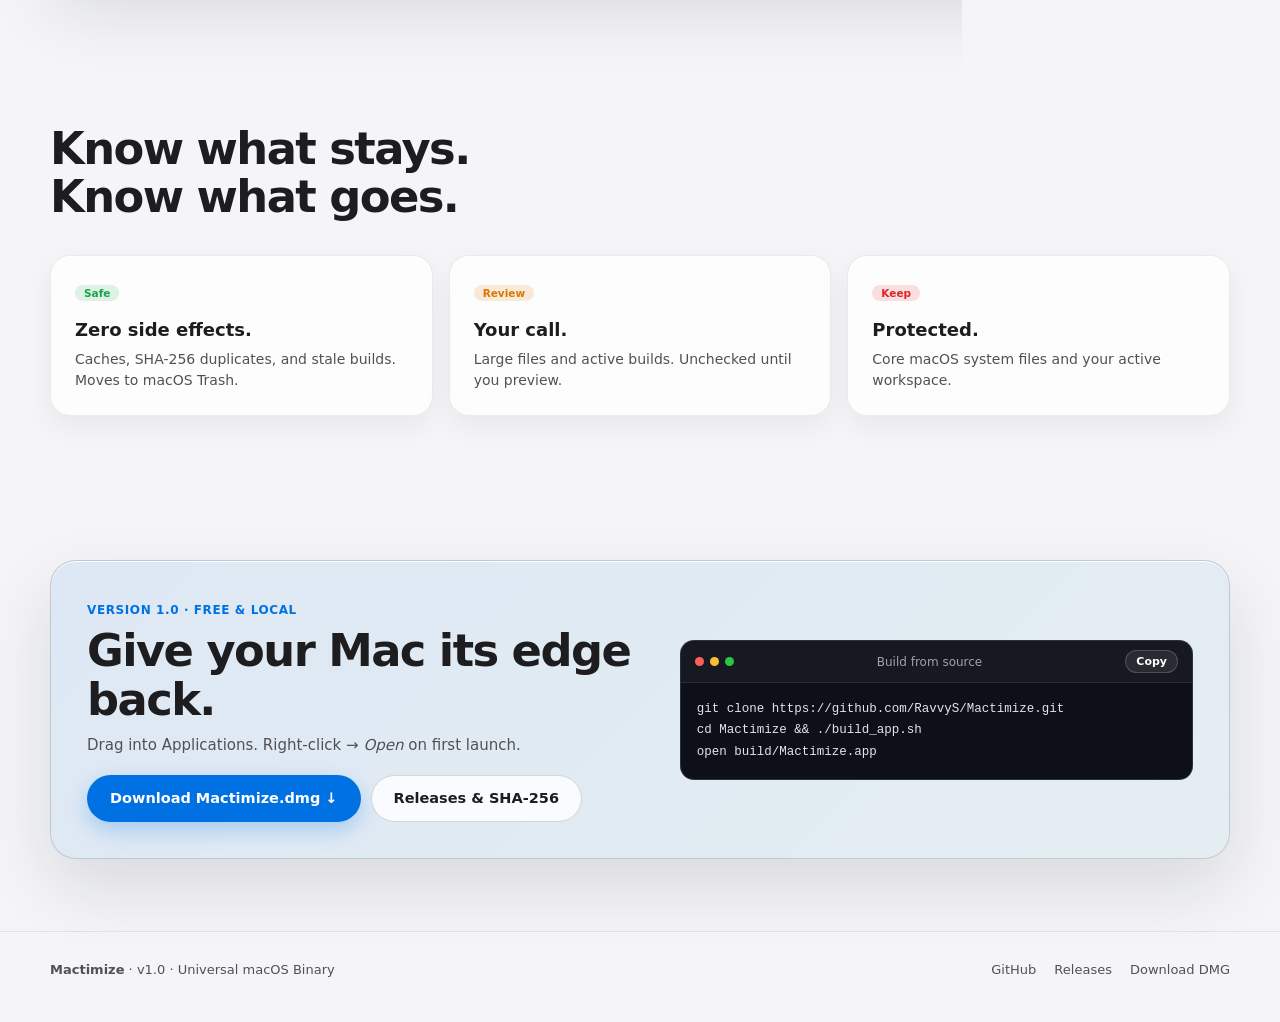
==== commit a5f1076c: "Restore interactive spinning SVG fan rotor & Apple SMC simulator section" ====
--- a/index.html
+++ b/index.html
@@ -31,6 +31,7 @@
 
       <nav class="nav-links" aria-label="Primary">
         <a href="#live-app">Live Demo</a>
+        <a href="#cooling">Fans</a>
         <a href="#safety">Safety</a>
         <a href="#download">Install</a>
       </nav>
@@ -200,6 +201,53 @@
       </div>
     </section>
 
+    <!-- Interactive Apple SMC Fan Rotor Showcase -->
+    <section id="cooling" class="section">
+      <div class="container cooling-shell">
+        <div class="cooling-copy">
+          <span class="eyebrow-text cyan">Apple SMC</span>
+          <h2>Cool under pressure.</h2>
+          <p>Live Left &amp; Right fan speeds and CPU temperatures — with presets, custom RPM, and a 1-click Stop Tracking toggle.</p>
+        </div>
+
+        <div class="cooling-interactive">
+          <div class="fan-visual-stage">
+            <svg class="fan-svg" id="fanSvg" viewBox="0 0 120 120" aria-hidden="true">
+              <circle cx="60" cy="60" r="56" class="fan-housing" />
+              <g class="fan-rotor" id="fanRotor">
+                <path d="M60 60 C52 34, 68 12, 82 22 C88 30, 74 48, 60 60 Z" />
+                <path d="M60 60 C52 34, 68 12, 82 22 C88 30, 74 48, 60 60 Z" transform="rotate(60 60 60)" />
+                <path d="M60 60 C52 34, 68 12, 82 22 C88 30, 74 48, 60 60 Z" transform="rotate(120 60 60)" />
+                <path d="M60 60 C52 34, 68 12, 82 22 C88 30, 74 48, 60 60 Z" transform="rotate(180 60 60)" />
+                <path d="M60 60 C52 34, 68 12, 82 22 C88 30, 74 48, 60 60 Z" transform="rotate(240 60 60)" />
+                <path d="M60 60 C52 34, 68 12, 82 22 C88 30, 74 48, 60 60 Z" transform="rotate(300 60 60)" />
+              </g>
+              <circle cx="60" cy="60" r="14" class="fan-hub" />
+            </svg>
+
+            <div class="fan-stats">
+              <span class="tag safe" id="simModeBadge">Auto</span>
+              <div class="fan-big-rpm"><span id="simRpmVal">3,600</span> <small>RPM</small></div>
+              <div class="fan-temp">CPU <strong id="simTempVal">62°C</strong></div>
+            </div>
+          </div>
+
+          <input id="fanSlider" type="range" min="2317" max="6800" step="100" value="3600" aria-label="Fan speed RPM" />
+
+          <div class="preset-pills">
+            <button type="button" class="pill-btn active" data-rpm="auto">Auto</button>
+            <button type="button" class="pill-btn" data-rpm="3500">Balanced</button>
+            <button type="button" class="pill-btn" data-rpm="5000">High</button>
+            <button type="button" class="pill-btn" data-rpm="6800">Max</button>
+          </div>
+
+          <p class="thermal-alert" id="simWarning" hidden>
+            ⚠ CPU is warm — low fan speed warning active.
+          </p>
+        </div>
+      </div>
+    </section>
+
     <!-- Minimal Safety Strip -->
     <section id="safety" class="section">
       <div class="container">
--- a/styles.css
+++ b/styles.css
@@ -607,6 +607,47 @@
 .section-header { margin-bottom: 34px; }
 .section h2 { margin: 0; font-size: clamp(1.9rem, 3.6vw, 2.8rem); font-weight: 800; line-height: 1.08; letter-spacing: -0.035em; }
 .eyebrow-text { display: inline-block; font-size: 12px; font-weight: 700; text-transform: uppercase; letter-spacing: 0.05em; color: var(--blue); margin-bottom: 8px; }
+.eyebrow-text.cyan { color: var(--cyan); }
+
+/* Interactive Spinning Fan Rotor Section */
+.cooling-shell {
+  display: grid; grid-template-columns: minmax(0, 1fr) minmax(0, 1fr); gap: 36px; align-items: center;
+  padding: 36px; border-radius: 26px;
+  background: var(--glass-bg); backdrop-filter: blur(26px);
+  border: 1px solid var(--glass-border); box-shadow: var(--glass-specular), var(--shadow-lg);
+}
+.cooling-copy p { font-size: 15px; color: var(--text-2); margin: 12px 0 0; max-width: 44ch; }
+.cooling-interactive {
+  padding: 22px; border-radius: 18px;
+  background: var(--glass-bg-strong); border: 1px solid var(--glass-border-hover);
+  box-shadow: var(--glass-specular);
+}
+.fan-visual-stage { display: flex; align-items: center; gap: 20px; margin-bottom: 16px; }
+.fan-svg { width: 92px; height: 92px; flex: none; }
+.fan-housing { fill: var(--surface-subtle); stroke: var(--glass-border-hover); stroke-width: 2; }
+.fan-rotor {
+  fill: var(--cyan); opacity: 0.85; transform-origin: 60px 60px;
+  animation: spinFan var(--fan-speed, 1.5s) linear infinite;
+}
+.fan-hub { fill: var(--bg); stroke: var(--cyan); stroke-width: 2.5; }
+@keyframes spinFan { from { transform: rotate(0deg); } to { transform: rotate(360deg); } }
+.fan-big-rpm { font-size: 30px; font-weight: 800; letter-spacing: -0.03em; font-variant-numeric: tabular-nums; margin: 4px 0 2px; }
+.fan-big-rpm small { font-size: 12.5px; color: var(--text-2); font-weight: 600; }
+.fan-temp { font-size: 13px; color: var(--text-2); }
+.cooling-interactive input[type="range"] { width: 100%; accent-color: var(--blue); margin-bottom: 12px; cursor: pointer; }
+.preset-pills { display: flex; flex-wrap: wrap; gap: 8px; }
+.pill-btn {
+  border: 1px solid var(--glass-border-hover); background: var(--surface-subtle); color: var(--text);
+  font-family: inherit; font-size: 12px; font-weight: 600;
+  padding: 6px 13px; border-radius: 999px; cursor: pointer; transition: background 0.14s, border-color 0.14s;
+}
+.pill-btn:hover { background: var(--glass-border); }
+.pill-btn.active { background: var(--blue); border-color: var(--blue); color: #fff; }
+.thermal-alert {
+  margin: 12px 0 0; font-size: 12px; color: var(--red);
+  background: rgba(220, 38, 38, 0.12); border: 1px solid rgba(220, 38, 38, 0.25);
+  padding: 8px 12px; border-radius: 10px;
+}
 
 .safety-trio { display: grid; grid-template-columns: repeat(3, minmax(0, 1fr)); gap: 16px; }
 .tier-card {
@@ -676,5 +717,9 @@
   .mz-nav-scroll { display: flex; gap: 4px; overflow-x: auto; padding: 6px 10px; }
   .mz-nav-group, .mz-sidebar-footer, .mz-disk-card { display: none; }
   .mz-nav-btn { width: auto; flex: none; }
-  .mz-fans-grid, .safety-trio, .download-glass { grid-template-columns: 1fr; }
-}
+  .mz-fans-grid, .cooling-shell, .safety-trio, .download-glass { grid-template-columns: 1fr; }
+}
+
+@media (prefers-reduced-motion: reduce) {
+  .fan-rotor { animation: none; }
+}
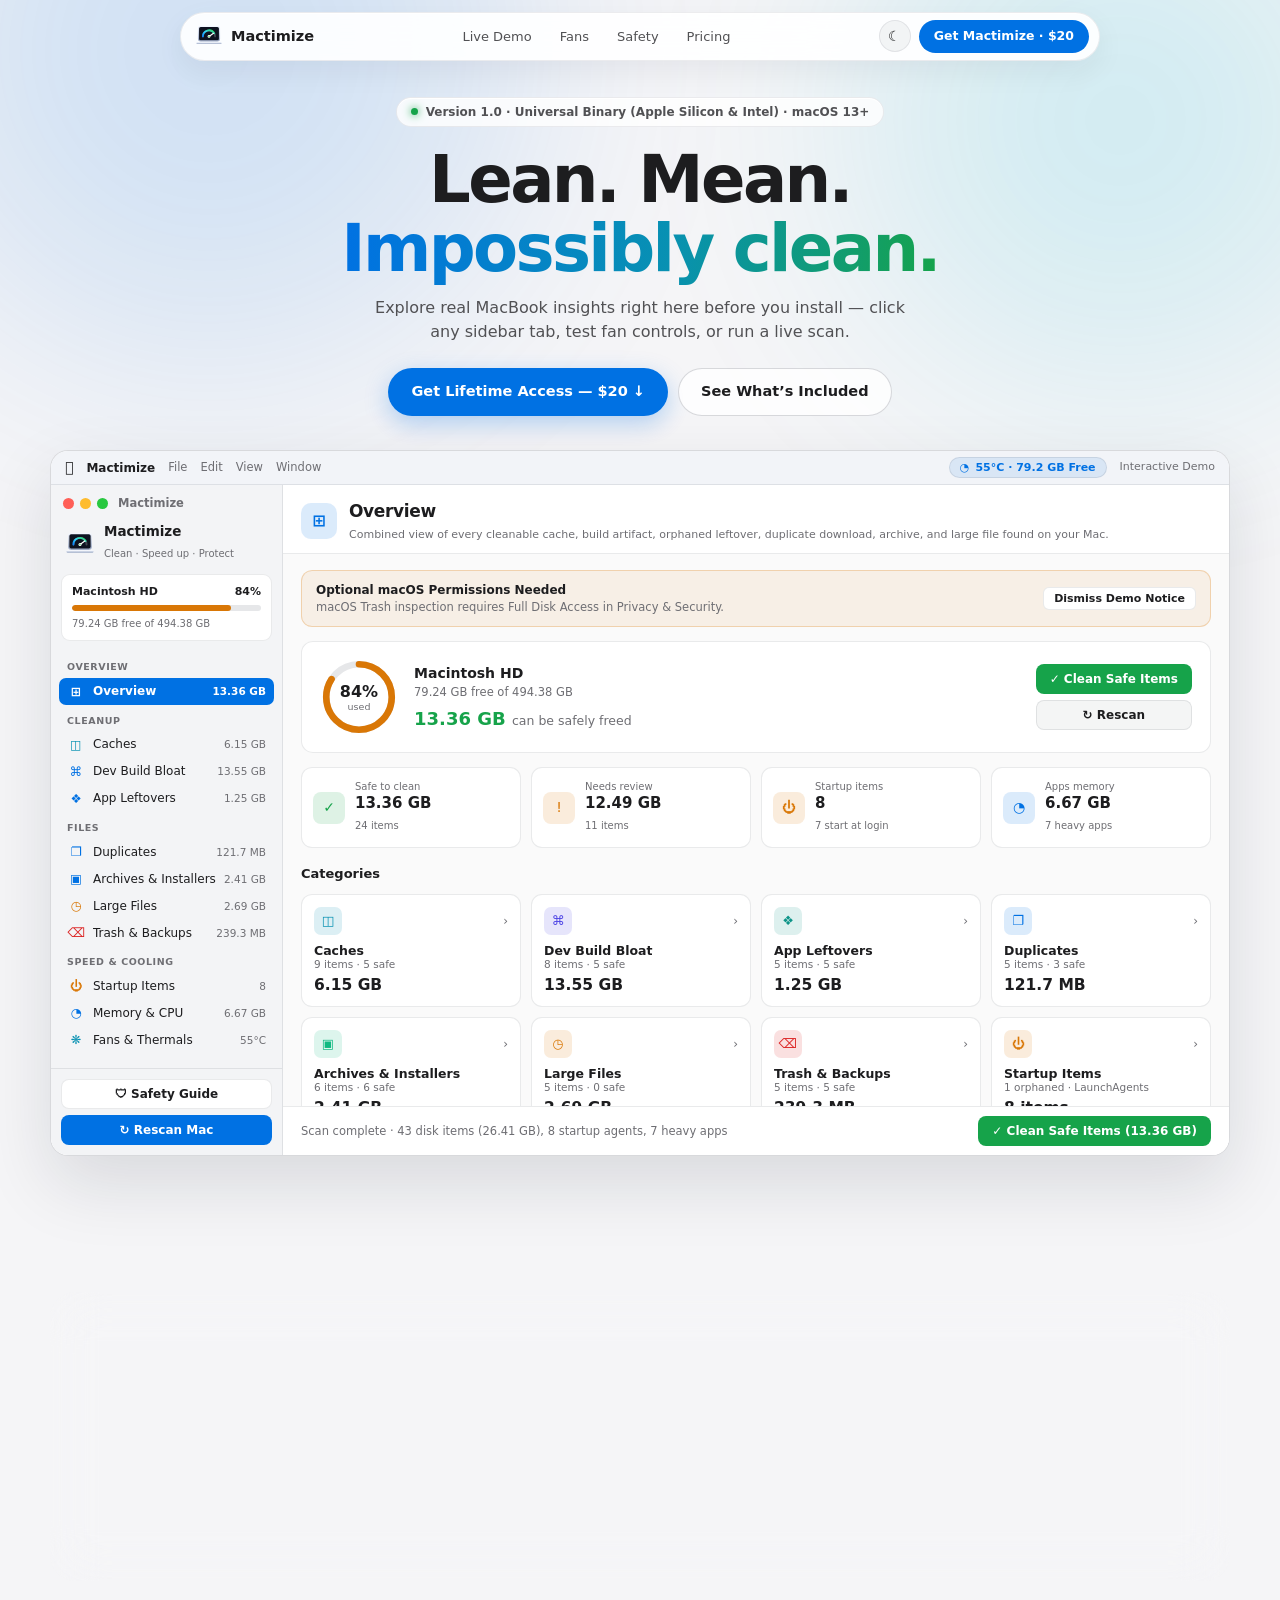
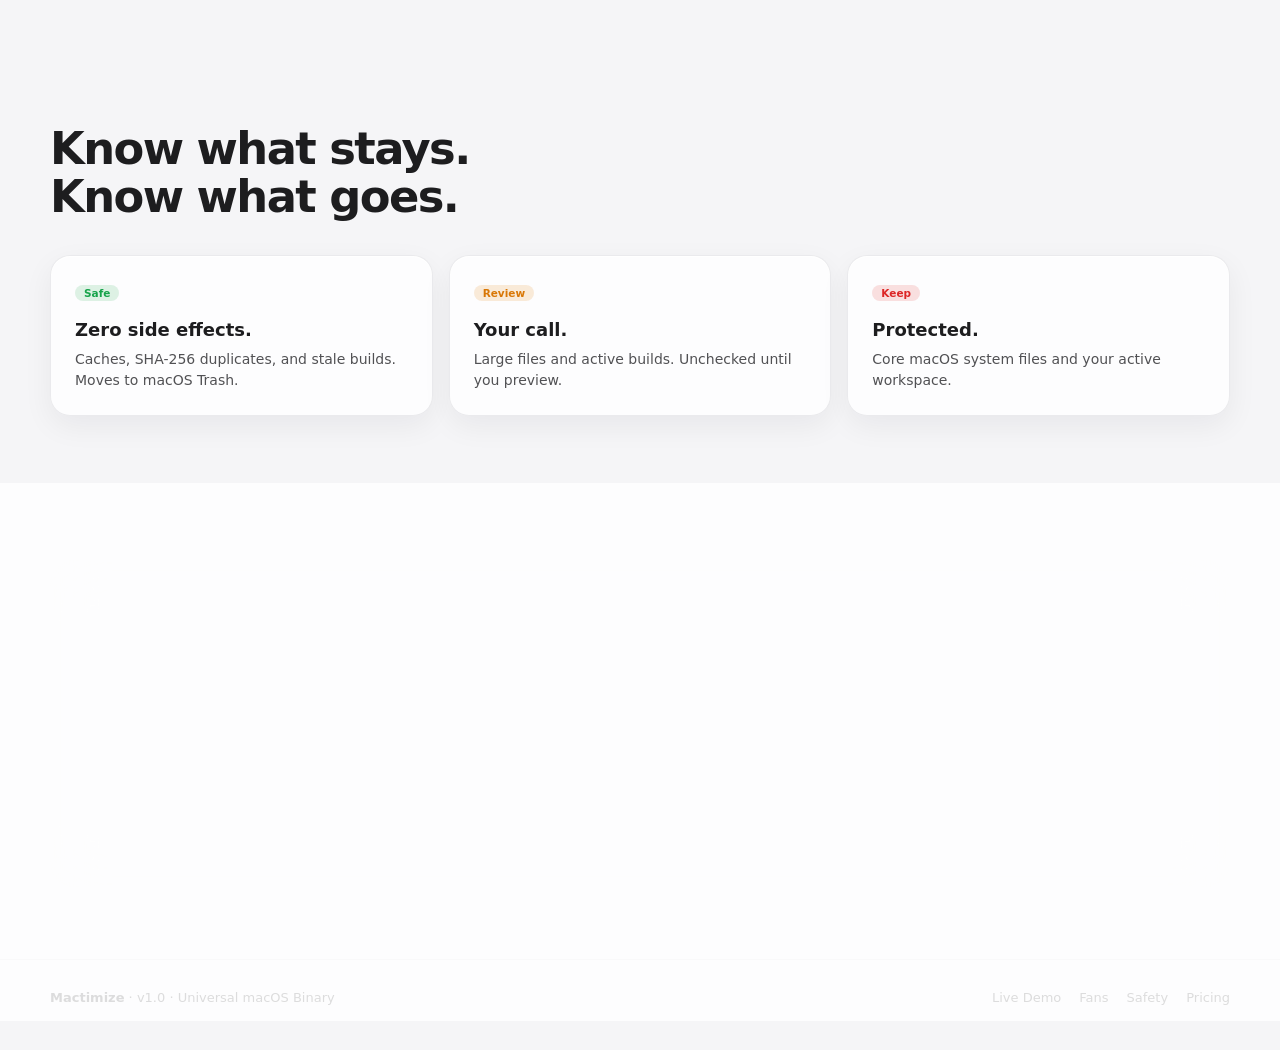
==== commit e49a8357: "Remove GitHub/free build section and add  Lifetime Access pricing card" ====
--- a/index.html
+++ b/index.html
@@ -33,15 +33,15 @@
         <a href="#live-app">Live Demo</a>
         <a href="#cooling">Fans</a>
         <a href="#safety">Safety</a>
-        <a href="#download">Install</a>
+        <a href="#pricing">Pricing</a>
       </nav>
 
       <div class="nav-actions">
         <button type="button" class="glass-icon-btn" id="themeToggleBtn" aria-label="Toggle Light and Dark mode" title="Toggle theme">
           <span id="themeIcon" aria-hidden="true">☾</span>
         </button>
-        <a class="btn-glass-primary" href="https://github.com/RavvyS/Mactimize/releases/latest/download/Mactimize.dmg">
-          Download v1.0
+        <a class="btn-glass-primary" href="#pricing">
+          Get Mactimize · $20
         </a>
       </div>
     </div>
@@ -51,25 +51,25 @@
     <!-- Minimalist Hero -->
     <section id="top" class="hero">
       <div class="container hero-center">
-        <a class="liquid-pill" href="https://github.com/RavvyS/Mactimize/releases" target="_blank" rel="noopener noreferrer">
+        <span class="liquid-pill">
           <span class="pulse-dot" aria-hidden="true"></span>
           Version 1.0 · Universal Binary (Apple Silicon &amp; Intel) · macOS 13+
-        </a>
+        </span>
 
         <h1 class="hero-title">
           Lean. Mean.<br /><span class="apple-gradient">Impossibly clean.</span>
         </h1>
 
         <p class="hero-desc">
-          Explore real MacBook insights right here before you install — click any sidebar tab, inspect items, test fan controls, or run a live scan.
+          Explore real MacBook insights right here before you install — click any sidebar tab, test fan controls, or run a live scan.
         </p>
 
         <div class="hero-actions">
           <a class="btn-apple-blue" href="https://github.com/RavvyS/Mactimize/releases/latest/download/Mactimize.dmg">
-            Download Mactimize.dmg ↓
+            Get Lifetime Access — $20 ↓
           </a>
-          <a class="btn-apple-glass" href="https://github.com/RavvyS/Mactimize" target="_blank" rel="noopener noreferrer">
-            GitHub
+          <a class="btn-apple-glass" href="#pricing">
+            See What’s Included
           </a>
         </div>
       </div>
@@ -277,36 +277,30 @@
       </div>
     </section>
 
-    <!-- Clean Minimal Download CTA -->
-    <section id="download" class="section">
+    <!-- Minimalist $20 Lifetime Access Pricing Section -->
+    <section id="pricing" class="section">
       <div class="container">
-        <div class="download-glass">
-          <div class="download-left">
-            <span class="eyebrow-text">Version 1.0 · Free &amp; Local</span>
-            <h2>Give your Mac its edge back.</h2>
-            <p>Drag into Applications. Right-click → <em>Open</em> on first launch.</p>
-
-            <div class="download-cta-row">
-              <a class="btn-apple-blue" href="https://github.com/RavvyS/Mactimize/releases/latest/download/Mactimize.dmg">
-                Download Mactimize.dmg ↓
-              </a>
-              <a class="btn-apple-glass" href="https://github.com/RavvyS/Mactimize/releases" target="_blank" rel="noopener noreferrer">
-                Releases &amp; SHA-256
-              </a>
-            </div>
-          </div>
-
-          <div class="code-window">
-            <div class="code-head">
-              <div class="window-dots sm" aria-hidden="true">
-                <span class="dot-red"></span><span class="dot-yellow"></span><span class="dot-green"></span>
-              </div>
-              <span>Build from source</span>
-              <button type="button" class="copy-btn" id="copyCmdBtn">Copy</button>
-            </div>
-            <pre><code id="installCommands">git clone https://github.com/RavvyS/Mactimize.git
-cd Mactimize &amp;&amp; ./build_app.sh
-open build/Mactimize.app</code></pre>
+        <div class="pricing-card">
+          <div class="pricing-left">
+            <span class="eyebrow-text">Lifetime License</span>
+            <h2>Pay once. Own it forever.</h2>
+            <p class="pricing-sub">No recurring subscriptions. No telemetry. All future macOS updates included.</p>
+
+            <ul class="pricing-list">
+              <li>Universal macOS binary (Apple Silicon &amp; Intel)</li>
+              <li>All 10 cleanup, dev bloat, duplicate &amp; RAM modules</li>
+              <li>Native Apple SMC fan control &amp; live thermal sensors</li>
+              <li>100% local &amp; private · macOS 13 Ventura and newer</li>
+            </ul>
+          </div>
+
+          <div class="pricing-right">
+            <div class="price-badge">One-Time Payment</div>
+            <div class="price-amount">$20<span> / lifetime</span></div>
+            <p class="price-note">Instant DMG download · Zero subscriptions</p>
+            <a class="btn-apple-blue pricing-cta" href="https://github.com/RavvyS/Mactimize/releases/latest/download/Mactimize.dmg">
+              Get Lifetime Access — $20 ↓
+            </a>
           </div>
         </div>
       </div>
@@ -317,9 +311,10 @@
     <div class="container footer-row">
       <span><strong>Mactimize</strong> · v1.0 · Universal macOS Binary</span>
       <div class="footer-nav">
-        <a href="https://github.com/RavvyS/Mactimize" target="_blank" rel="noopener noreferrer">GitHub</a>
-        <a href="https://github.com/RavvyS/Mactimize/releases" target="_blank" rel="noopener noreferrer">Releases</a>
-        <a href="https://github.com/RavvyS/Mactimize/releases/latest/download/Mactimize.dmg">Download DMG</a>
+        <a href="#live-app">Live Demo</a>
+        <a href="#cooling">Fans</a>
+        <a href="#safety">Safety</a>
+        <a href="#pricing">Pricing</a>
       </div>
     </div>
   </footer>
--- a/styles.css
+++ b/styles.css
@@ -657,31 +657,48 @@
 .tier-card h3 { margin: 12px 0 6px; font-size: 18px; }
 .tier-card p { margin: 0; font-size: 14px; color: var(--text-2); }
 
-.download-glass {
-  display: grid; grid-template-columns: minmax(0, 1.1fr) minmax(0, 1fr); gap: 28px; align-items: center;
-  padding: 36px; border-radius: 26px;
-  background: linear-gradient(135deg, rgba(0,113,227,0.09), rgba(8,145,178,0.07));
-  border: 1px solid var(--glass-border-hover); box-shadow: var(--glass-specular), var(--shadow-lg);
-}
-.download-left p { color: var(--text-2); font-size: 15px; margin: 10px 0 18px; }
-.download-cta-row { display: flex; flex-wrap: wrap; gap: 10px; }
-
-.code-window {
-  background: #0d1018; color: #f5f5f7; border-radius: 14px;
-  border: 1px solid rgba(255,255,255,0.14); overflow: hidden;
-}
-.code-head {
-  display: flex; align-items: center; justify-content: space-between;
-  padding: 9px 14px; background: rgba(255,255,255,0.04);
-  border-bottom: 1px solid rgba(255,255,255,0.08); font-size: 12px; color: #a1a1aa;
-}
-.copy-btn {
-  border: 1px solid rgba(255,255,255,0.18); background: rgba(255,255,255,0.08);
-  color: #fff; font-family: inherit; font-size: 11px; font-weight: 600;
-  padding: 4px 10px; border-radius: 999px; cursor: pointer;
-}
-.code-window pre { margin: 0; padding: 16px; overflow-x: auto; }
-.code-window code { background: transparent; border: 0; padding: 0; font-size: 12.5px; line-height: 1.7; color: #e4e4e7; }
+/* Minimalist $20 Lifetime Access Pricing Card */
+.pricing-card {
+  display: grid;
+  grid-template-columns: minmax(0, 1.25fr) minmax(0, 0.9fr);
+  gap: 32px;
+  align-items: center;
+  padding: 40px;
+  border-radius: 26px;
+  background: var(--glass-bg);
+  backdrop-filter: blur(26px);
+  border: 1px solid var(--glass-border-hover);
+  box-shadow: var(--glass-specular), var(--shadow-lg);
+}
+.pricing-sub { color: var(--text-2); font-size: 15px; margin: 10px 0 20px; }
+.pricing-list {
+  list-style: none; padding: 0; margin: 0;
+  display: flex; flex-direction: column; gap: 10px;
+  font-size: 14px; color: var(--text-2);
+}
+.pricing-list li { position: relative; padding-left: 22px; }
+.pricing-list li::before {
+  content: "✓"; position: absolute; left: 0; color: var(--green); font-weight: 800;
+}
+.pricing-right {
+  padding: 28px;
+  border-radius: 20px;
+  background: linear-gradient(145deg, rgba(0,113,227,0.09), rgba(8,145,178,0.06));
+  border: 1px solid var(--glass-border-hover);
+  text-align: center;
+}
+.price-badge {
+  display: inline-block;
+  font-size: 11px; font-weight: 700; text-transform: uppercase; letter-spacing: 0.06em;
+  color: var(--blue); background: rgba(0,113,227,0.12);
+  padding: 4px 10px; border-radius: 999px; margin-bottom: 12px;
+}
+.price-amount {
+  font-size: 52px; font-weight: 800; letter-spacing: -0.04em; line-height: 1;
+}
+.price-amount span { font-size: 16px; font-weight: 600; color: var(--text-2); letter-spacing: 0; }
+.price-note { font-size: 12.5px; color: var(--text-2); margin: 10px 0 20px; }
+.pricing-cta { width: 100%; justify-content: center; }
 
 .footer { padding: 28px 0 42px; border-top: 1px solid var(--glass-border); color: var(--text-2); font-size: 13px; }
 .footer-row { display: flex; justify-content: space-between; align-items: center; flex-wrap: wrap; gap: 12px; }
@@ -717,7 +734,7 @@
   .mz-nav-scroll { display: flex; gap: 4px; overflow-x: auto; padding: 6px 10px; }
   .mz-nav-group, .mz-sidebar-footer, .mz-disk-card { display: none; }
   .mz-nav-btn { width: auto; flex: none; }
-  .mz-fans-grid, .cooling-shell, .safety-trio, .download-glass { grid-template-columns: 1fr; }
+  .mz-fans-grid, .cooling-shell, .safety-trio, .pricing-card { grid-template-columns: 1fr; }
 }
 
 @media (prefers-reduced-motion: reduce) {
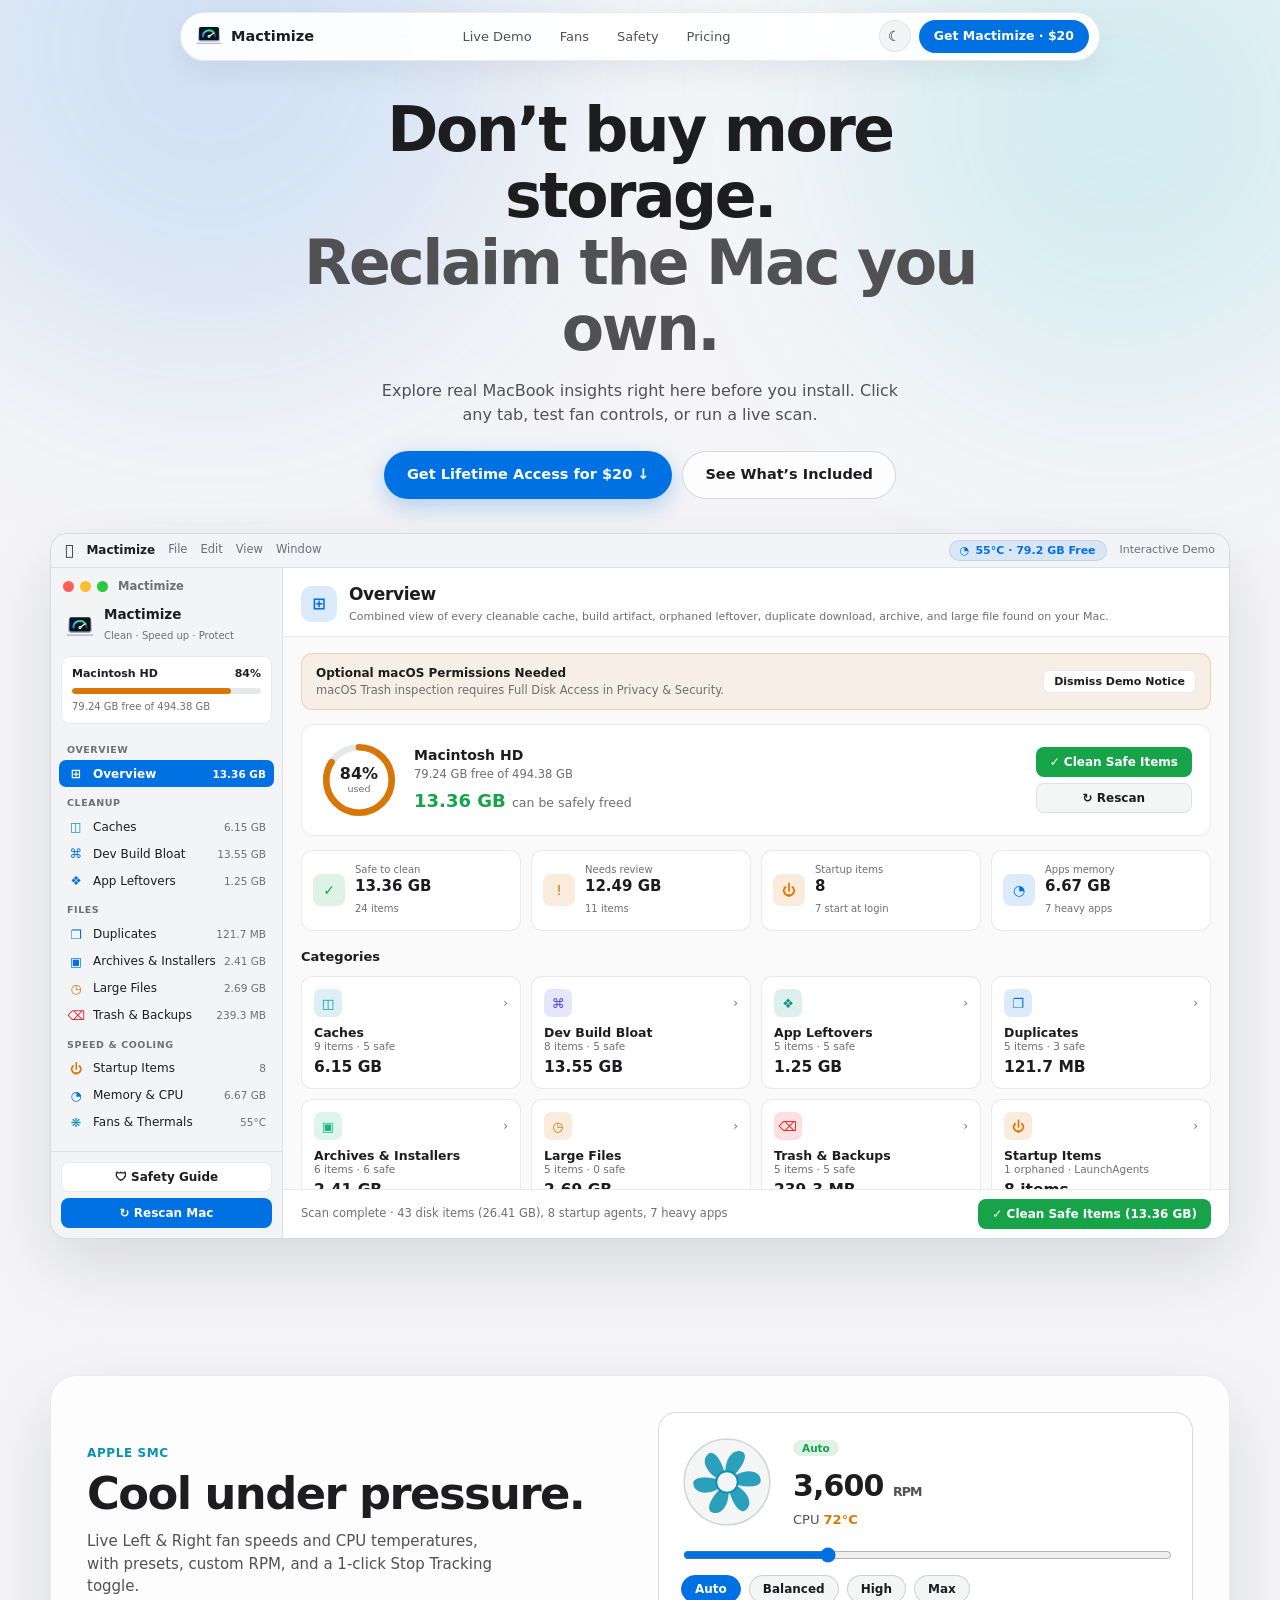
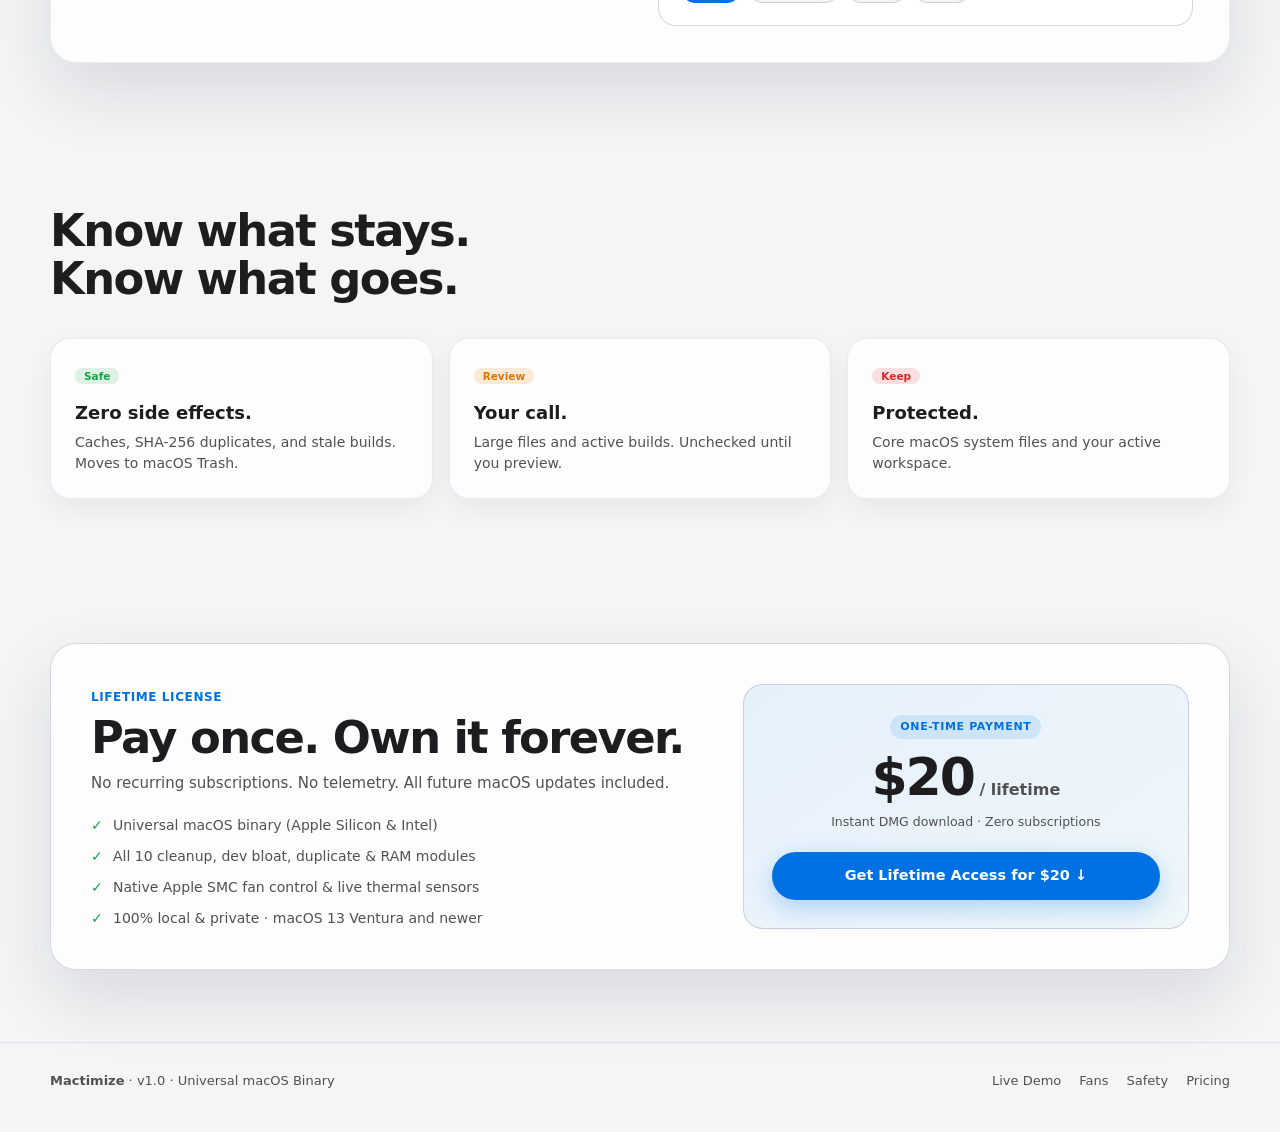
==== commit 166a4082: "Editorial Apple hero: monochrome typography, remove version pill and em-dashes" ====
--- a/index.html
+++ b/index.html
@@ -5,7 +5,7 @@
   <meta name="viewport" content="width=device-width, initial-scale=1.0" />
   <meta name="color-scheme" content="light dark" />
   <meta name="theme-color" content="#f5f5f7" />
-  <title>Mactimize — Lean. Mean. Impossibly clean.</title>
+  <title>Mactimize. Reclaim the Mac you own.</title>
   <meta name="description" content="Try Mactimize live in your browser before installing. Zero-bloat native macOS cleaner, dev build sweeper, SHA-256 duplicate finder, and Apple SMC fan controller." />
   <meta property="og:title" content="Mactimize — Interactive Native macOS Optimizer" />
   <meta property="og:description" content="Explore real MacBook insights live in your browser, then download Mactimize v1.0 for macOS." />
@@ -51,22 +51,17 @@
     <!-- Minimalist Hero -->
     <section id="top" class="hero">
       <div class="container hero-center">
-        <span class="liquid-pill">
-          <span class="pulse-dot" aria-hidden="true"></span>
-          Version 1.0 · Universal Binary (Apple Silicon &amp; Intel) · macOS 13+
-        </span>
-
         <h1 class="hero-title">
-          Lean. Mean.<br /><span class="apple-gradient">Impossibly clean.</span>
+          Don’t buy more storage.<br /><span class="hero-title-sub">Reclaim the Mac you own.</span>
         </h1>
 
         <p class="hero-desc">
-          Explore real MacBook insights right here before you install — click any sidebar tab, test fan controls, or run a live scan.
+          Explore real MacBook insights right here before you install. Click any tab, test fan controls, or run a live scan.
         </p>
 
         <div class="hero-actions">
           <a class="btn-apple-blue" href="https://github.com/RavvyS/Mactimize/releases/latest/download/Mactimize.dmg">
-            Get Lifetime Access — $20 ↓
+            Get Lifetime Access for $20 ↓
           </a>
           <a class="btn-apple-glass" href="#pricing">
             See What’s Included
@@ -207,7 +202,7 @@
         <div class="cooling-copy">
           <span class="eyebrow-text cyan">Apple SMC</span>
           <h2>Cool under pressure.</h2>
-          <p>Live Left &amp; Right fan speeds and CPU temperatures — with presets, custom RPM, and a 1-click Stop Tracking toggle.</p>
+          <p>Live Left &amp; Right fan speeds and CPU temperatures, with presets, custom RPM, and a 1-click Stop Tracking toggle.</p>
         </div>
 
         <div class="cooling-interactive">
@@ -242,7 +237,7 @@
           </div>
 
           <p class="thermal-alert" id="simWarning" hidden>
-            ⚠ CPU is warm — low fan speed warning active.
+            ⚠ CPU is warm. Low fan speed warning active.
           </p>
         </div>
       </div>
@@ -299,7 +294,7 @@
             <div class="price-amount">$20<span> / lifetime</span></div>
             <p class="price-note">Instant DMG download · Zero subscriptions</p>
             <a class="btn-apple-blue pricing-cta" href="https://github.com/RavvyS/Mactimize/releases/latest/download/Mactimize.dmg">
-              Get Lifetime Access — $20 ↓
+              Get Lifetime Access for $20 ↓
             </a>
           </div>
         </div>
--- a/styles.css
+++ b/styles.css
@@ -160,12 +160,12 @@
 }
 .pulse-dot { width: 7px; height: 7px; border-radius: 50%; background: var(--green); box-shadow: 0 0 8px var(--green); }
 .hero-title {
-  margin: 0 0 14px; font-size: clamp(2.5rem, 5.2vw, 4.1rem);
-  font-weight: 800; line-height: 1.05; letter-spacing: -0.04em;
-}
-.apple-gradient {
-  background: linear-gradient(95deg, #0071e3 0%, #0891b2 55%, #16a34a 100%);
-  -webkit-background-clip: text; background-clip: text; color: transparent;
+  margin: 0 0 16px; font-size: clamp(2.4rem, 4.9vw, 3.85rem);
+  font-weight: 700; line-height: 1.08; letter-spacing: -0.04em;
+  color: var(--text);
+}
+.hero-title-sub {
+  color: var(--text-2);
 }
 .hero-desc { margin: 0 auto 24px; max-width: 54ch; font-size: 16px; color: var(--text-2); }
 .hero-actions { display: inline-flex; flex-wrap: wrap; justify-content: center; gap: 10px; }
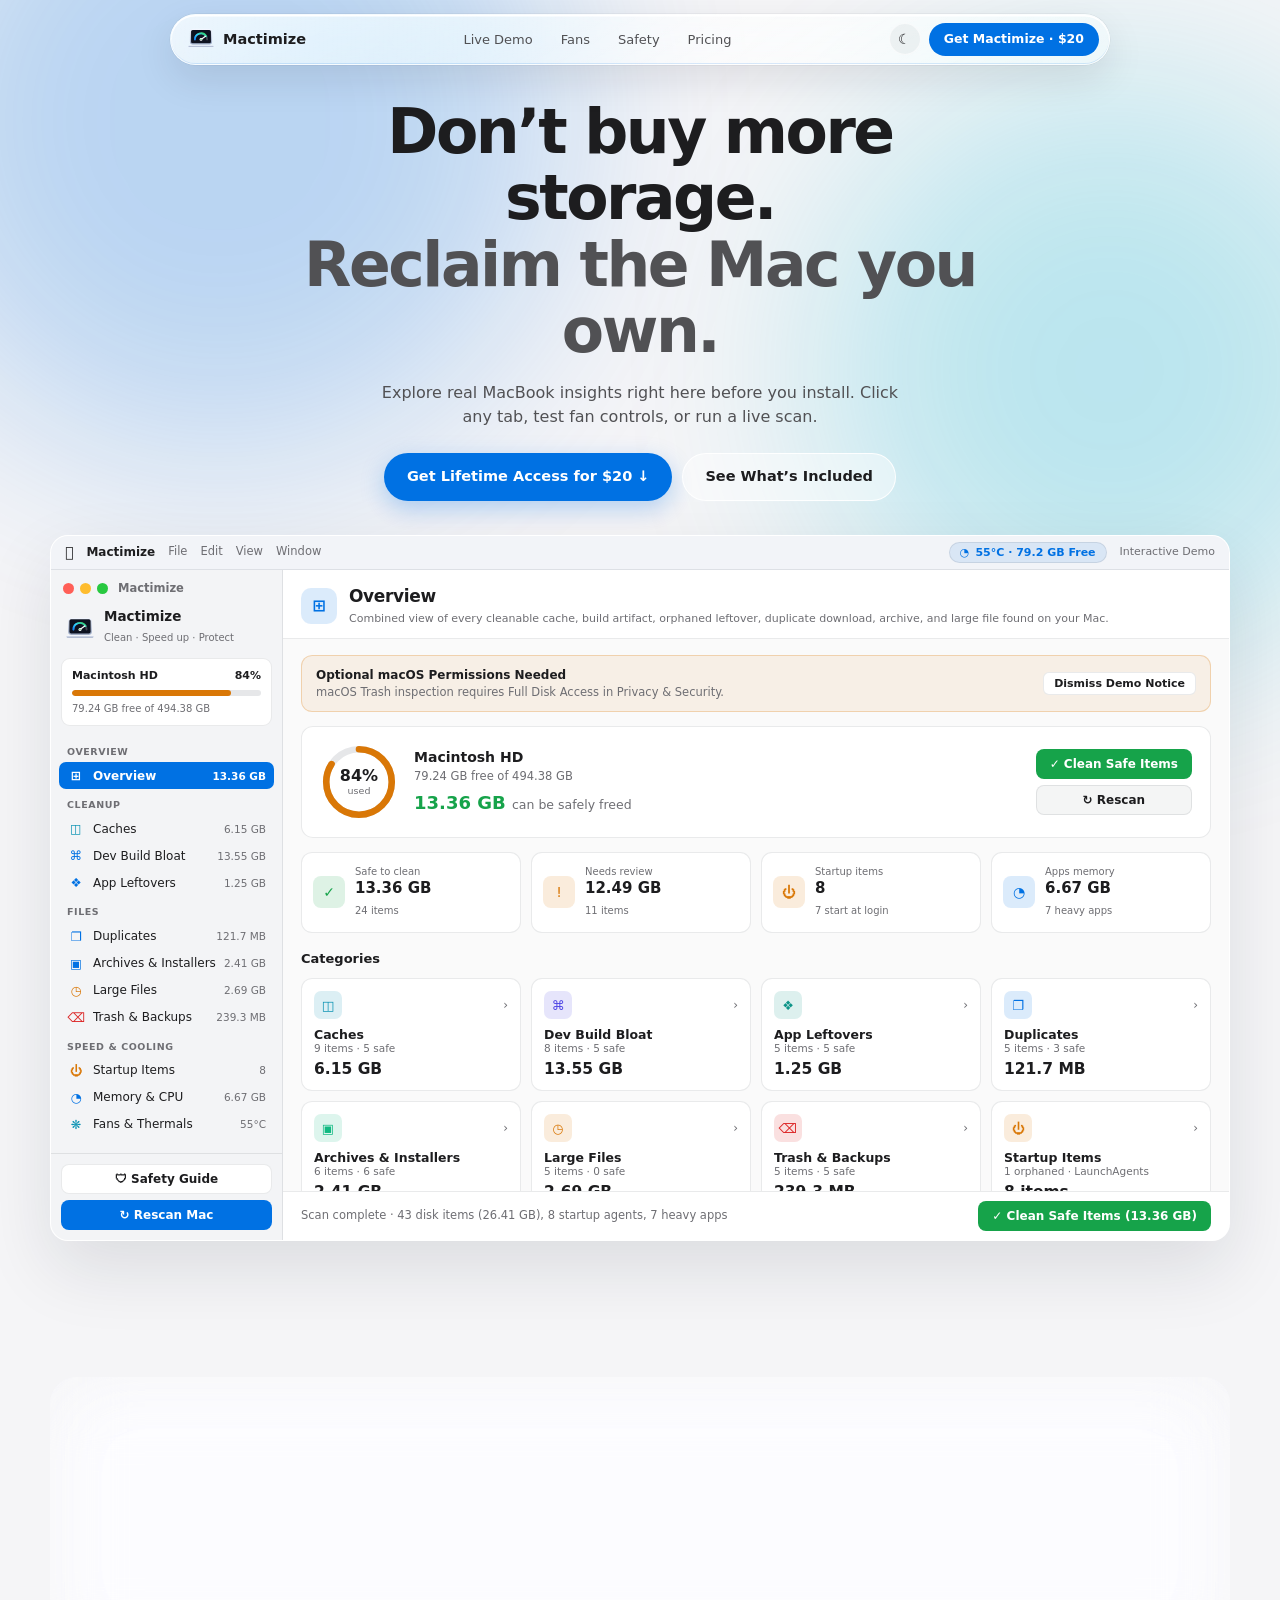
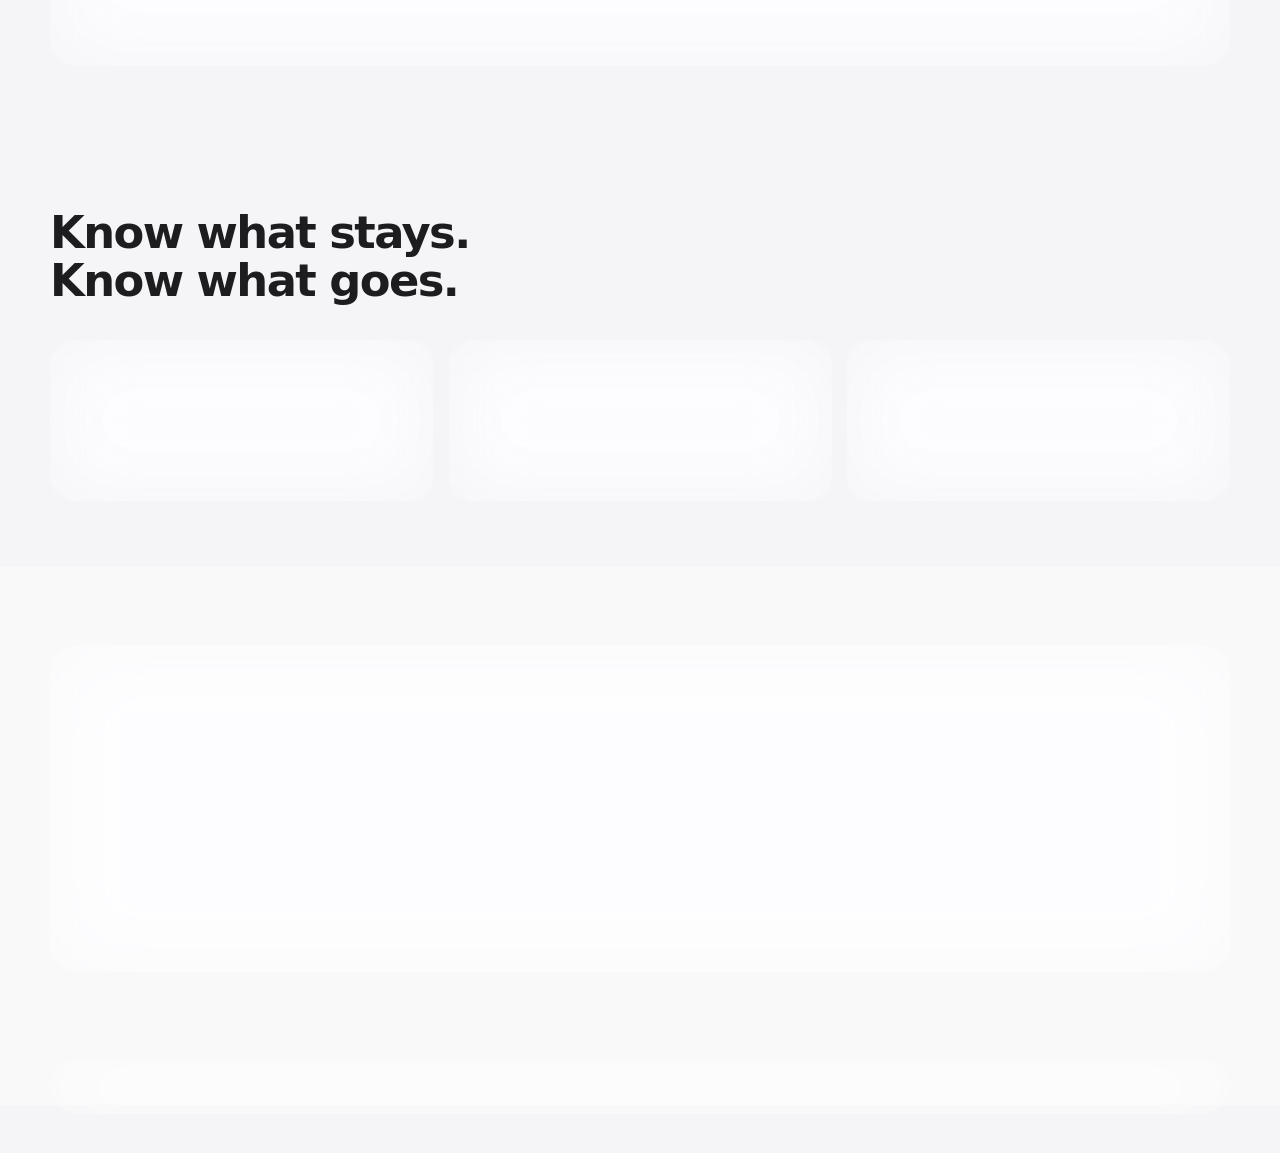
==== commit 9eccca85: "Clean up footer text" ====
--- a/index.html
+++ b/index.html
@@ -304,7 +304,7 @@
 
   <footer class="footer">
     <div class="container footer-row">
-      <span><strong>Mactimize</strong> · v1.0 · Universal macOS Binary</span>
+      <span><strong>Mactimize</strong></span>
       <div class="footer-nav">
         <a href="#live-app">Live Demo</a>
         <a href="#cooling">Fans</a>
--- a/styles.css
+++ b/styles.css
@@ -5,11 +5,16 @@
   --text: #1d1d1f;
   --text-2: #515154;
   --text-3: #86868b;
-  --glass-bg: rgba(255, 255, 255, 0.80);
-  --glass-bg-strong: rgba(255, 255, 255, 0.92);
-  --glass-border: rgba(15, 23, 42, 0.08);
-  --glass-border-hover: rgba(15, 23, 42, 0.16);
-  --glass-specular: inset 0 1px 0 rgba(255, 255, 255, 0.95);
+  --glass-bg: rgba(255, 255, 255, 0.44);
+  --glass-bg-strong: rgba(255, 255, 255, 0.64);
+  --glass-border: rgba(255, 255, 255, 0.65);
+  --glass-border-hover: rgba(255, 255, 255, 0.90);
+  --glass-outer-ring: rgba(15, 23, 42, 0.08);
+  --glass-specular:
+    inset 0 1.5px 0 rgba(255, 255, 255, 0.95),
+    inset 0 -1px 0 rgba(0, 113, 227, 0.14),
+    inset 1px 0 0 rgba(255, 255, 255, 0.55);
+  --glass-sheen: linear-gradient(150deg, rgba(255, 255, 255, 0.58) 0%, rgba(255, 255, 255, 0.10) 42%, rgba(255, 255, 255, 0.02) 100%);
   --surface-subtle: rgba(15, 23, 42, 0.045);
   --blue: #0071e3;
   --blue-hover: #0077ed;
@@ -20,9 +25,9 @@
   --green: #16a34a;
   --orange: #d97706;
   --red: #dc2626;
-  --shadow-lg: 0 28px 70px rgba(15, 23, 42, 0.12);
-  --shadow-md: 0 10px 30px rgba(15, 23, 42, 0.06);
-  --orb-opacity: 0.14;
+  --shadow-lg: 0 28px 70px rgba(15, 23, 42, 0.11);
+  --shadow-md: 0 12px 34px rgba(15, 23, 42, 0.07);
+  --orb-opacity: 0.24;
 
   /* Native macOS Light Window Palette */
   --win-bg: #ffffff;
@@ -43,11 +48,16 @@
   --text: #f5f5f7;
   --text-2: #a1a1aa;
   --text-3: #71717a;
-  --glass-bg: rgba(24, 27, 36, 0.68);
-  --glass-bg-strong: rgba(26, 29, 40, 0.88);
-  --glass-border: rgba(255, 255, 255, 0.11);
-  --glass-border-hover: rgba(255, 255, 255, 0.22);
-  --glass-specular: inset 0 1px 0 rgba(255, 255, 255, 0.16);
+  --glass-bg: rgba(24, 28, 40, 0.38);
+  --glass-bg-strong: rgba(26, 30, 44, 0.58);
+  --glass-border: rgba(255, 255, 255, 0.16);
+  --glass-border-hover: rgba(255, 255, 255, 0.30);
+  --glass-outer-ring: rgba(0, 0, 0, 0.45);
+  --glass-specular:
+    inset 0 1.5px 0 rgba(255, 255, 255, 0.28),
+    inset 0 -1px 0 rgba(50, 215, 255, 0.18),
+    inset 1px 0 0 rgba(255, 255, 255, 0.12);
+  --glass-sheen: linear-gradient(150deg, rgba(255, 255, 255, 0.14) 0%, rgba(255, 255, 255, 0.03) 45%, rgba(255, 255, 255, 0.0) 100%);
   --surface-subtle: rgba(255, 255, 255, 0.06);
   --blue: #0a84ff;
   --blue-hover: #2c96ff;
@@ -58,9 +68,9 @@
   --green: #30d158;
   --orange: #ff9f0a;
   --red: #ff453a;
-  --shadow-lg: 0 32px 80px rgba(0, 0, 0, 0.62);
-  --shadow-md: 0 14px 36px rgba(0, 0, 0, 0.36);
-  --orb-opacity: 0.25;
+  --shadow-lg: 0 32px 80px rgba(0, 0, 0, 0.65);
+  --shadow-md: 0 16px 40px rgba(0, 0, 0, 0.42);
+  --orb-opacity: 0.36;
 
   /* Native macOS Dark Window Palette */
   --win-bg: #161822;
@@ -108,25 +118,73 @@
 
 .container { width: min(1180px, calc(100% - 32px)); margin-inline: auto; }
 
-/* Subtle Ambient Orbs */
+/* Living Ambient Orbs for Liquid Glass Refraction */
 .ambient-bg { position: fixed; inset: 0; pointer-events: none; z-index: -1; overflow: hidden; }
-.orb { position: absolute; border-radius: 50%; filter: blur(120px); opacity: var(--orb-opacity); }
-.orb-1 { width: 620px; height: 620px; background: #0071e3; top: -260px; left: -100px; }
-.orb-2 { width: 520px; height: 520px; background: #06b6d4; top: -140px; right: -100px; }
-
-/* Floating Glass Pill Nav */
+.orb { position: absolute; border-radius: 50%; filter: blur(105px); opacity: var(--orb-opacity); animation: floatOrb 18s ease-in-out infinite alternate; }
+.orb-1 { width: 680px; height: 680px; background: #0071e3; top: -220px; left: -120px; }
+.orb-2 { width: 580px; height: 580px; background: #06b6d4; top: 80px; right: -120px; animation-delay: -6s; }
+@keyframes floatOrb {
+  from { transform: translate(0, 0) scale(1); }
+  to { transform: translate(35px, 28px) scale(1.08); }
+}
+
+/* Floating Apple Liquid Glass Pill Nav */
 .glass-nav-wrap {
-  position: sticky; top: 12px; z-index: 80;
+  position: sticky; top: 14px; z-index: 80;
   display: flex; justify-content: center; padding: 0 16px;
 }
 .glass-nav {
-  width: min(920px, 100%);
+  position: relative; overflow: hidden;
+  width: min(940px, 100%);
   display: flex; align-items: center; justify-content: space-between; gap: 14px;
-  padding: 7px 10px 7px 14px; border-radius: 999px;
-  background: var(--glass-bg-strong);
-  backdrop-filter: blur(26px) saturate(180%); -webkit-backdrop-filter: blur(26px) saturate(180%);
+  padding: 8px 10px 8px 16px; border-radius: 999px;
+  background: var(--glass-sheen), var(--glass-bg);
+  backdrop-filter: blur(42px) saturate(230%) brightness(1.04);
+  -webkit-backdrop-filter: blur(42px) saturate(230%) brightness(1.04);
   border: 1px solid var(--glass-border);
-  box-shadow: var(--glass-specular), var(--shadow-md);
+  box-shadow:
+    var(--glass-specular),
+    0 0 0 0.5px var(--glass-outer-ring),
+    0 14px 38px rgba(15, 23, 42, 0.10);
+}
+[data-theme="dark"] .glass-nav,
+[data-theme="dark"] .footer-row {
+  backdrop-filter: blur(42px) saturate(220%) brightness(1.08);
+  -webkit-backdrop-filter: blur(42px) saturate(220%) brightness(1.08);
+  box-shadow:
+    var(--glass-specular),
+    0 0 0 0.5px var(--glass-outer-ring),
+    0 18px 46px rgba(0, 0, 0, 0.52);
+}
+
+/* Liquid Glass Interactive Specular Sheen on Glass Surfaces */
+.glass-nav::after,
+.footer-row::after,
+.cooling-shell::after,
+.tier-card::after,
+.pricing-card::after {
+  content: "";
+  position: absolute;
+  inset: 0;
+  border-radius: inherit;
+  background: radial-gradient(320px circle at var(--mx, 50%) var(--my, 0%), rgba(255, 255, 255, 0.42), transparent 62%);
+  opacity: 0;
+  transition: opacity 0.25s ease;
+  pointer-events: none;
+}
+[data-theme="dark"] .glass-nav::after,
+[data-theme="dark"] .footer-row::after,
+[data-theme="dark"] .cooling-shell::after,
+[data-theme="dark"] .tier-card::after,
+[data-theme="dark"] .pricing-card::after {
+  background: radial-gradient(320px circle at var(--mx, 50%) var(--my, 0%), rgba(120, 210, 255, 0.16), transparent 62%);
+}
+.glass-nav:hover::after,
+.footer-row:hover::after,
+.cooling-shell:hover::after,
+.tier-card:hover::after,
+.pricing-card:hover::after {
+  opacity: 1;
 }
 .brand { display: inline-flex; align-items: center; gap: 8px; color: var(--text); text-decoration: none; font-weight: 700; font-size: 14.5px; }
 .brand-logo { display: block; }
@@ -611,10 +669,14 @@
 
 /* Interactive Spinning Fan Rotor Section */
 .cooling-shell {
+  position: relative; overflow: hidden;
   display: grid; grid-template-columns: minmax(0, 1fr) minmax(0, 1fr); gap: 36px; align-items: center;
   padding: 36px; border-radius: 26px;
-  background: var(--glass-bg); backdrop-filter: blur(26px);
-  border: 1px solid var(--glass-border); box-shadow: var(--glass-specular), var(--shadow-lg);
+  background: var(--glass-sheen), var(--glass-bg);
+  backdrop-filter: blur(40px) saturate(220%) brightness(1.03);
+  -webkit-backdrop-filter: blur(40px) saturate(220%) brightness(1.03);
+  border: 1px solid var(--glass-border);
+  box-shadow: var(--glass-specular), 0 0 0 0.5px var(--glass-outer-ring), var(--shadow-lg);
 }
 .cooling-copy p { font-size: 15px; color: var(--text-2); margin: 12px 0 0; max-width: 44ch; }
 .cooling-interactive {
@@ -651,24 +713,33 @@
 
 .safety-trio { display: grid; grid-template-columns: repeat(3, minmax(0, 1fr)); gap: 16px; }
 .tier-card {
-  padding: 24px; border-radius: 20px; background: var(--glass-bg);
-  border: 1px solid var(--glass-border); box-shadow: var(--glass-specular), var(--shadow-md);
-}
+  position: relative; overflow: hidden;
+  padding: 24px; border-radius: 22px;
+  background: var(--glass-sheen), var(--glass-bg);
+  backdrop-filter: blur(38px) saturate(210%) brightness(1.03);
+  -webkit-backdrop-filter: blur(38px) saturate(210%) brightness(1.03);
+  border: 1px solid var(--glass-border);
+  box-shadow: var(--glass-specular), 0 0 0 0.5px var(--glass-outer-ring), var(--shadow-md);
+  transition: transform 0.18s ease, border-color 0.18s ease;
+}
+.tier-card:hover { transform: translateY(-2px); border-color: var(--glass-border-hover); }
 .tier-card h3 { margin: 12px 0 6px; font-size: 18px; }
 .tier-card p { margin: 0; font-size: 14px; color: var(--text-2); }
 
 /* Minimalist $20 Lifetime Access Pricing Card */
 .pricing-card {
+  position: relative; overflow: hidden;
   display: grid;
   grid-template-columns: minmax(0, 1.25fr) minmax(0, 0.9fr);
   gap: 32px;
   align-items: center;
   padding: 40px;
-  border-radius: 26px;
-  background: var(--glass-bg);
-  backdrop-filter: blur(26px);
-  border: 1px solid var(--glass-border-hover);
-  box-shadow: var(--glass-specular), var(--shadow-lg);
+  border-radius: 28px;
+  background: var(--glass-sheen), var(--glass-bg);
+  backdrop-filter: blur(40px) saturate(220%) brightness(1.03);
+  -webkit-backdrop-filter: blur(40px) saturate(220%) brightness(1.03);
+  border: 1px solid var(--glass-border);
+  box-shadow: var(--glass-specular), 0 0 0 0.5px var(--glass-outer-ring), var(--shadow-lg);
 }
 .pricing-sub { color: var(--text-2); font-size: 15px; margin: 10px 0 20px; }
 .pricing-list {
@@ -700,10 +771,37 @@
 .price-note { font-size: 12.5px; color: var(--text-2); margin: 10px 0 20px; }
 .pricing-cta { width: 100%; justify-content: center; }
 
-.footer { padding: 28px 0 42px; border-top: 1px solid var(--glass-border); color: var(--text-2); font-size: 13px; }
-.footer-row { display: flex; justify-content: space-between; align-items: center; flex-wrap: wrap; gap: 12px; }
+/* Floating Apple Liquid Glass Footer */
+.footer {
+  padding: 16px 0 40px;
+  color: var(--text-2);
+  font-size: 13px;
+}
+.footer-row {
+  position: relative; overflow: hidden;
+  display: flex;
+  justify-content: space-between;
+  align-items: center;
+  flex-wrap: wrap;
+  gap: 14px;
+  padding: 16px 24px;
+  border-radius: 999px;
+  background: var(--glass-sheen), var(--glass-bg);
+  backdrop-filter: blur(42px) saturate(230%) brightness(1.04);
+  -webkit-backdrop-filter: blur(42px) saturate(230%) brightness(1.04);
+  border: 1px solid var(--glass-border);
+  box-shadow:
+    var(--glass-specular),
+    0 0 0 0.5px var(--glass-outer-ring),
+    0 14px 38px rgba(15, 23, 42, 0.08);
+}
 .footer-nav { display: flex; gap: 18px; }
-.footer-nav a { color: var(--text-2); text-decoration: none; }
+.footer-nav a {
+  color: var(--text-2);
+  text-decoration: none;
+  font-weight: 500;
+  transition: color 0.14s ease;
+}
 .footer-nav a:hover { color: var(--text); }
 
 /* Dialog */
@@ -729,12 +827,75 @@
 
 @media (max-width: 820px) {
   .nav-links, .mb-menu { display: none; }
-  .mactimize-window { flex-direction: column; height: auto; min-height: 620px; }
+  .mactimize-window { flex-direction: column; height: auto; min-height: 580px; }
   .mz-sidebar { width: 100%; border-right: 0; border-bottom: 1px solid var(--win-border); }
-  .mz-nav-scroll { display: flex; gap: 4px; overflow-x: auto; padding: 6px 10px; }
+  .mz-nav-scroll {
+    display: flex; gap: 6px; overflow-x: auto; padding: 8px 10px;
+    -webkit-overflow-scrolling: touch; scrollbar-width: none;
+  }
+  .mz-nav-scroll::-webkit-scrollbar { display: none; }
   .mz-nav-group, .mz-sidebar-footer, .mz-disk-card { display: none; }
-  .mz-nav-btn { width: auto; flex: none; }
+  .mz-nav-btn {
+    width: auto; flex: none; padding: 6px 10px;
+    background: var(--win-card); border: 1px solid var(--win-border);
+  }
+  .mz-nav-btn.active { border-color: var(--blue); }
   .mz-fans-grid, .cooling-shell, .safety-trio, .pricing-card { grid-template-columns: 1fr; }
+}
+
+@media (max-width: 640px) {
+  .container { width: calc(100% - 24px); }
+  .glass-nav { padding: 6px 8px 6px 12px; gap: 8px; }
+  .brand-name { font-size: 13.5px; }
+  .btn-glass-primary { padding: 6px 12px; font-size: 11.5px; white-space: nowrap; }
+
+  .hero { padding: 34px 0 48px; }
+  .hero-title { font-size: clamp(2rem, 8.5vw, 2.6rem); }
+  .hero-desc { font-size: 14.5px; margin-bottom: 20px; }
+  .hero-actions { width: 100%; flex-direction: column; }
+  .btn-apple-blue, .btn-apple-glass { width: 100%; justify-content: center; padding: 12px 18px; }
+
+  .menubar-time { display: none; }
+  .menubar-popover { width: calc(100% - 24px); right: 12px; }
+
+  .mz-window-bar, .mz-brand { padding: 8px 12px 4px; }
+  .mz-section-header { flex-wrap: wrap; padding: 12px 14px; }
+  .mz-sh-text p { white-space: normal; }
+  .mz-sh-actions { width: 100%; flex-wrap: wrap; }
+
+  .mz-filter-bar { padding: 8px 14px; gap: 8px; }
+  .mz-search-wrap { width: 100%; }
+  .mz-seg-group { width: 100%; justify-content: space-between; }
+  .mz-seg { flex: 1; text-align: center; padding: 5px 6px; }
+  .mz-filter-right { width: 100%; margin-left: 0; }
+  .mz-filter-right .mz-small-btn { flex: 1; }
+
+  .mz-canvas { padding: 12px 14px; max-height: 520px; }
+  .mz-hero-card { padding: 14px; gap: 14px; }
+  .mz-hero-btns { width: 100%; }
+  .mz-perm-banner { flex-direction: column; align-items: flex-start; }
+
+  .mz-stat-grid, .mz-cat-grid, .mz-sensor-grid { grid-template-columns: repeat(2, minmax(0, 1fr)); gap: 8px; }
+  .mz-row { padding: 8px 10px; gap: 8px; }
+  .mz-row-size { min-width: 56px; font-size: 11px; }
+  .mz-ram-bar, .mz-chev { display: none; }
+
+  .mz-bottom-bar { flex-wrap: wrap; padding: 10px 14px; gap: 8px; }
+  .mz-status-text { width: 100%; font-size: 11px; }
+  .mz-bottom-right { width: 100%; justify-content: space-between; }
+
+  .section { padding: 52px 0; }
+  .cooling-shell, .pricing-card { padding: 22px; gap: 22px; border-radius: 20px; }
+  .cooling-interactive, .pricing-right { padding: 18px; }
+  .fan-visual-stage { gap: 14px; }
+  .fan-svg { width: 76px; height: 76px; }
+  .fan-big-rpm { font-size: 26px; }
+  .price-amount { font-size: 42px; }
+  .footer-row { flex-direction: column; align-items: flex-start; border-radius: 20px; padding: 16px 18px; }
+}
+
+@media (max-width: 400px) {
+  .mz-stat-grid, .mz-sensor-grid { grid-template-columns: 1fr; }
 }
 
 @media (prefers-reduced-motion: reduce) {
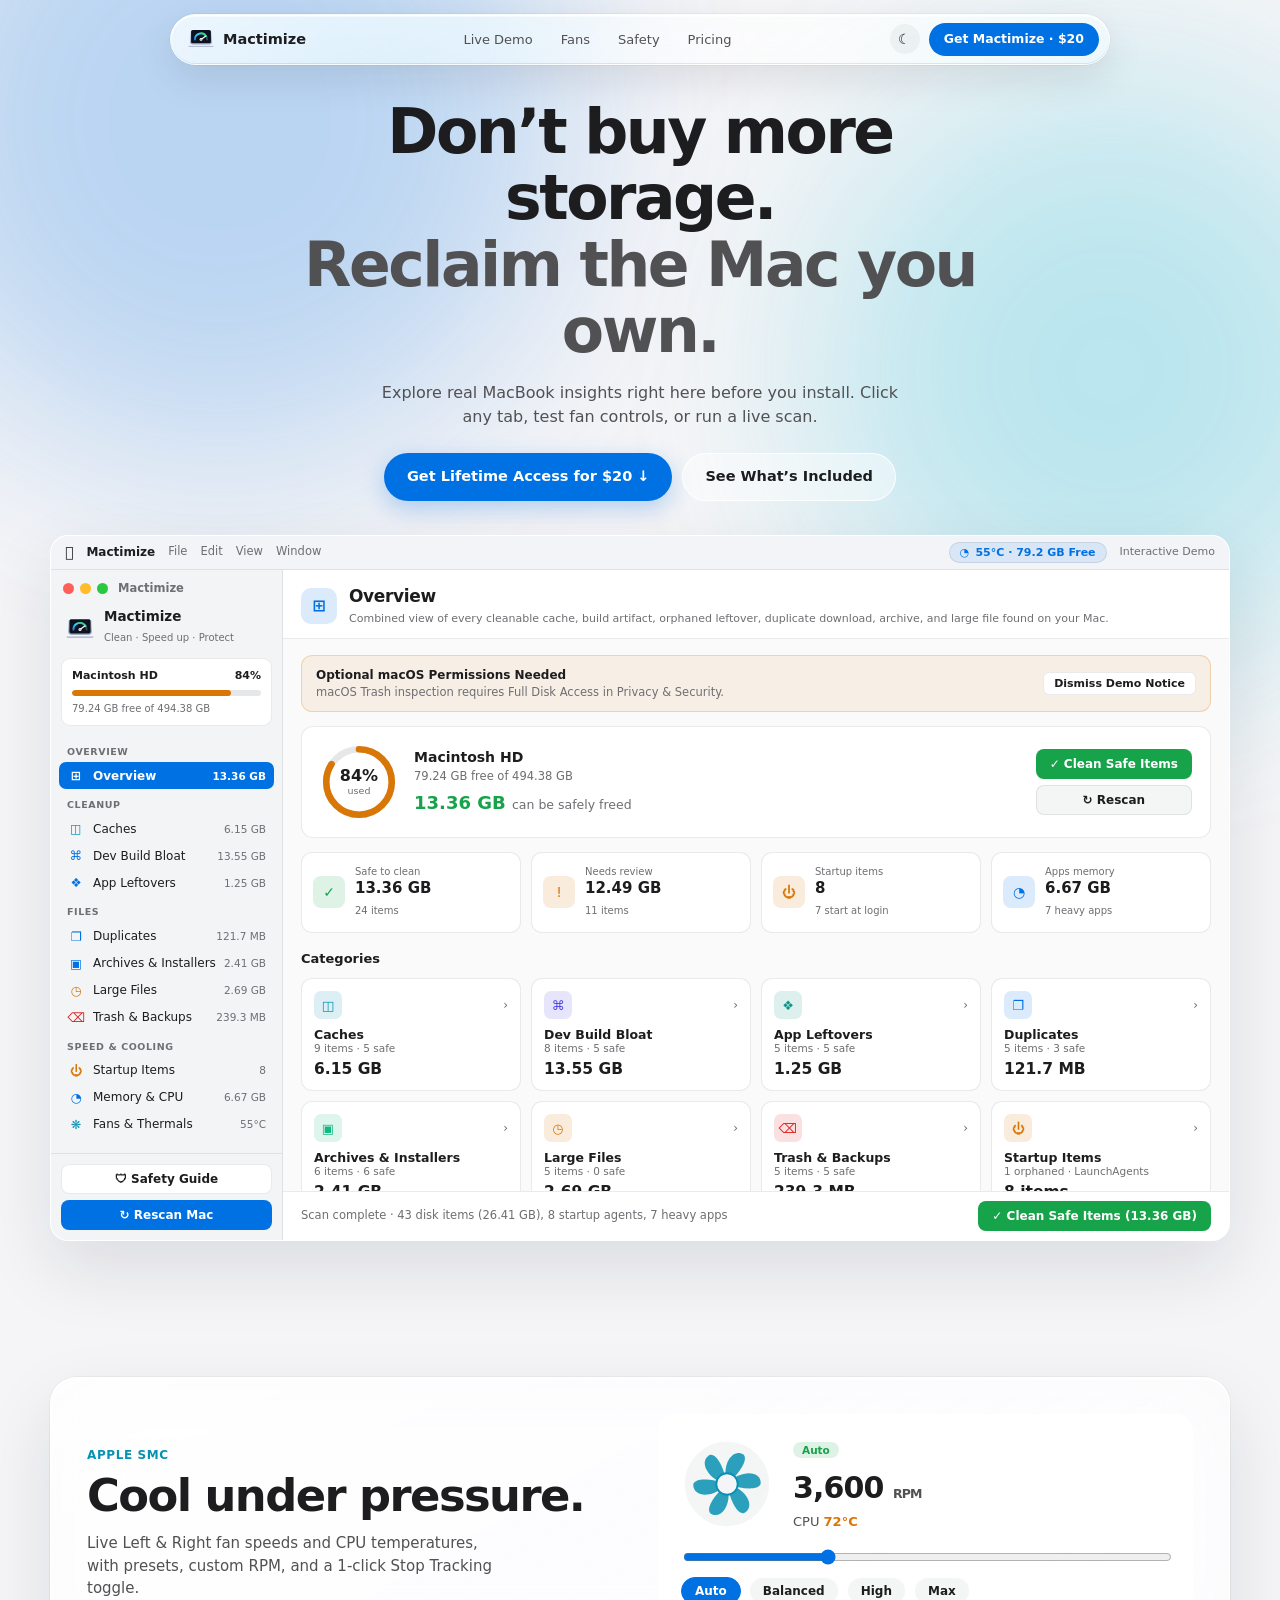
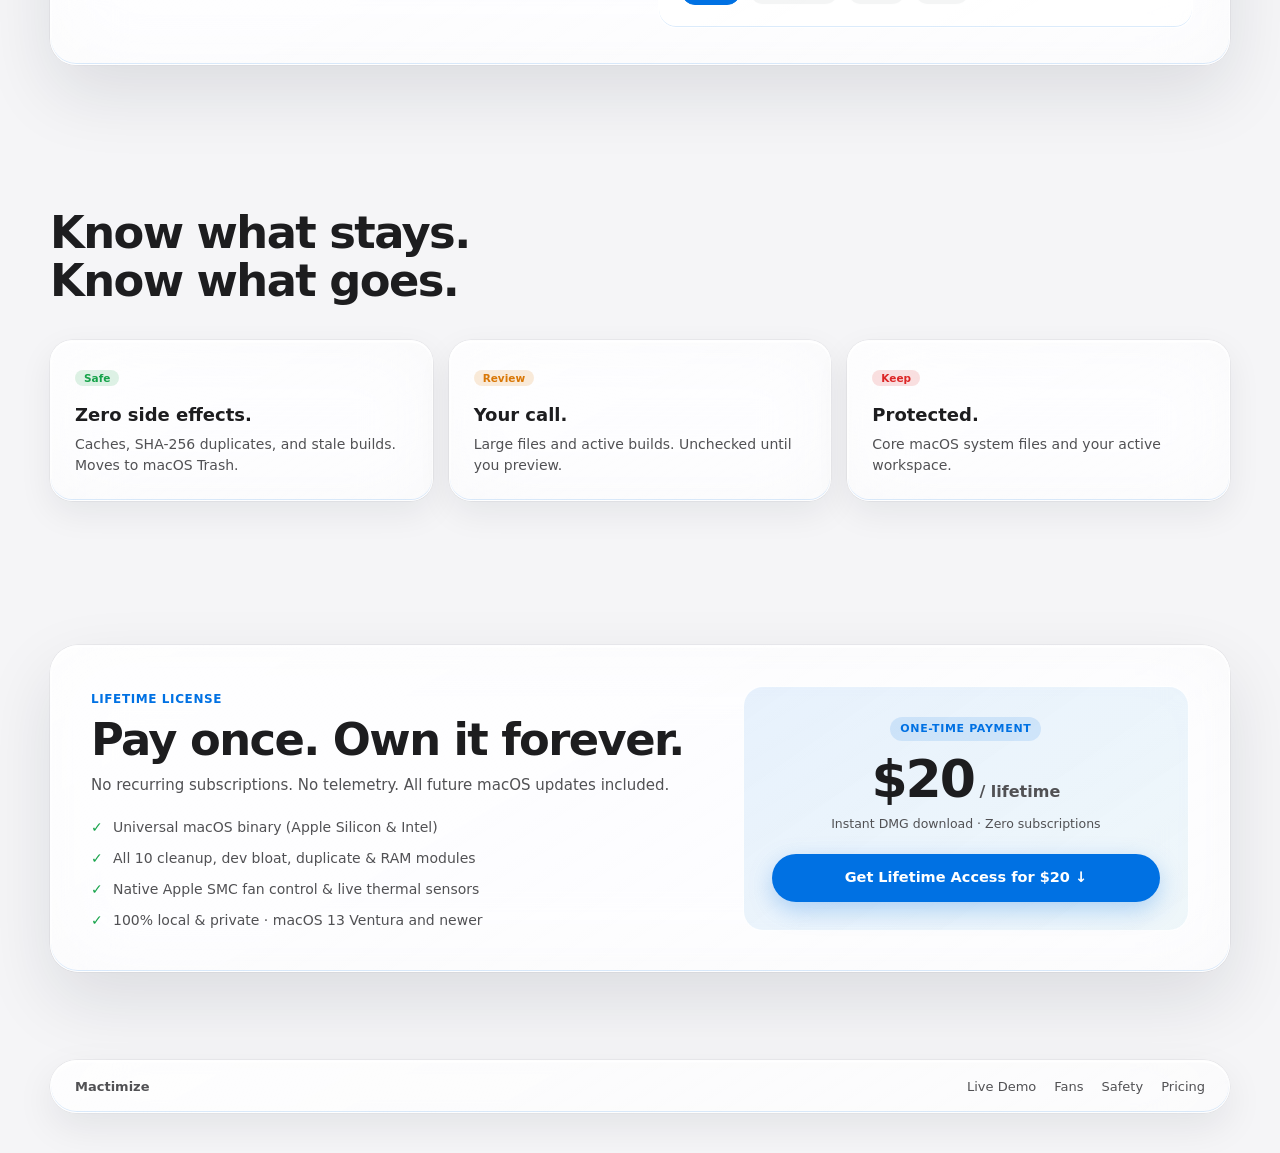
==== commit 0ac56f83: "Fix stale browser CSS/JS cache on Vercel with must-revalidate and ?v=2 cache busting" ====
--- a/index.html
+++ b/index.html
@@ -10,8 +10,8 @@
   <meta property="og:title" content="Mactimize — Interactive Native macOS Optimizer" />
   <meta property="og:description" content="Explore real MacBook insights live in your browser, then download Mactimize v1.0 for macOS." />
   <meta property="og:type" content="website" />
-  <link rel="icon" type="image/svg+xml" href="favicon.svg" />
-  <link rel="stylesheet" href="styles.css" />
+  <link rel="icon" type="image/svg+xml" href="favicon.svg?v=2" />
+  <link rel="stylesheet" href="styles.css?v=2" />
 </head>
 <body>
   <a class="skip-link" href="#main">Skip to content</a>
@@ -333,7 +333,7 @@
     </div>
   </dialog>
 
-  <script src="demo-data.js" defer></script>
-  <script src="script.js" defer></script>
+  <script src="demo-data.js?v=2" defer></script>
+  <script src="script.js?v=2" defer></script>
 </body>
 </html>
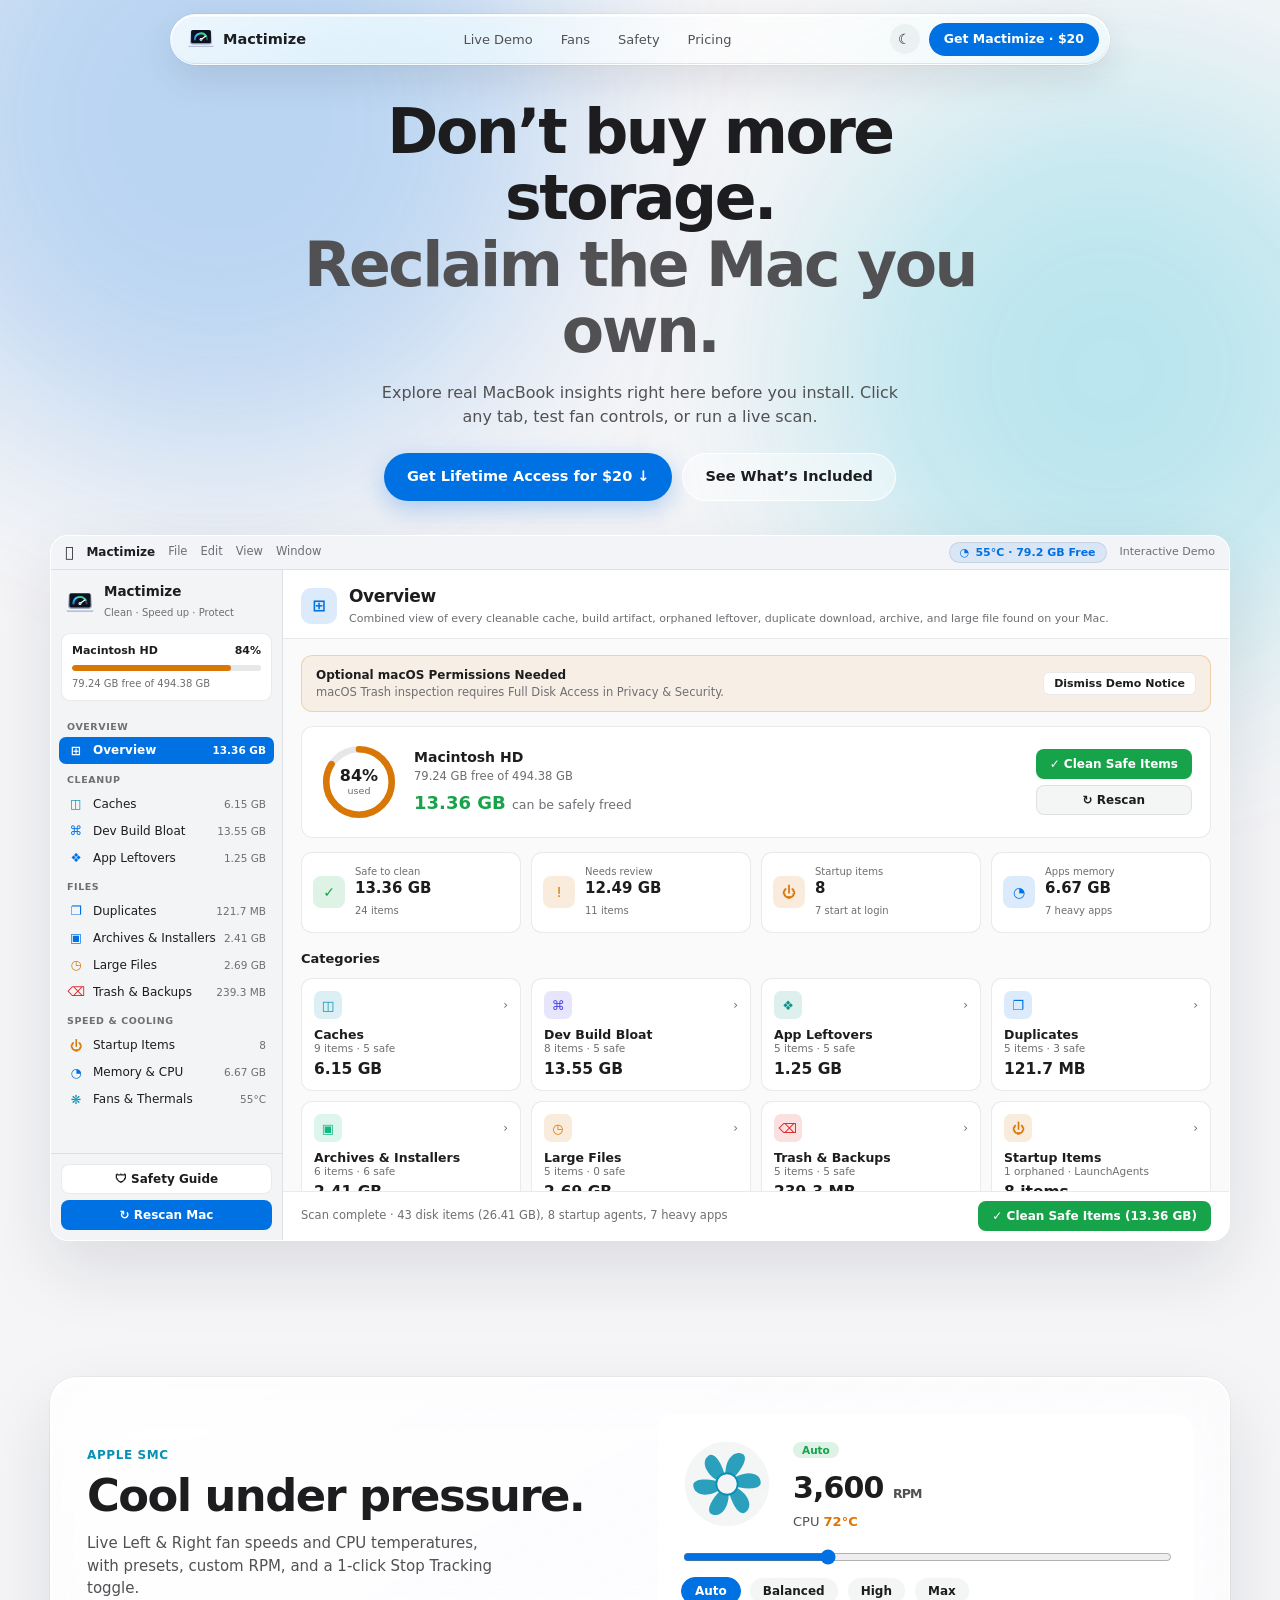
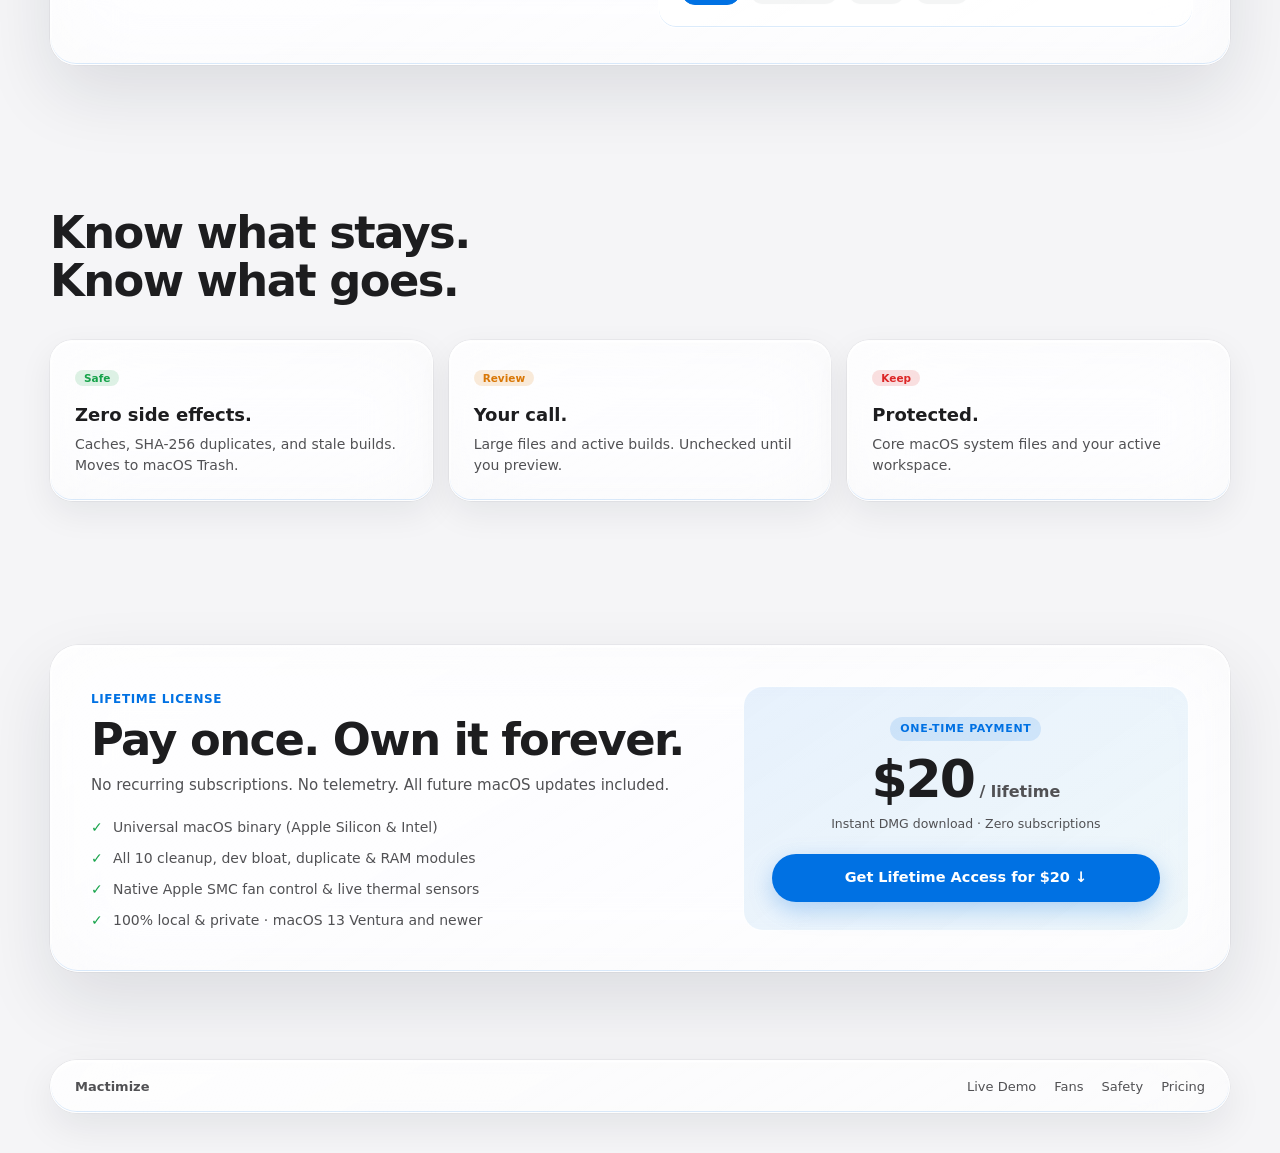
==== commit b151bf40: "Remove duplicate traffic-lights row and lift sidebar brand cleanly to top" ====
--- a/index.html
+++ b/index.html
@@ -10,8 +10,8 @@
   <meta property="og:title" content="Mactimize — Interactive Native macOS Optimizer" />
   <meta property="og:description" content="Explore real MacBook insights live in your browser, then download Mactimize v1.0 for macOS." />
   <meta property="og:type" content="website" />
-  <link rel="icon" type="image/svg+xml" href="favicon.svg?v=2" />
-  <link rel="stylesheet" href="styles.css?v=2" />
+  <link rel="icon" type="image/svg+xml" href="favicon.svg?v=3" />
+  <link rel="stylesheet" href="styles.css?v=3" />
 </head>
 <body>
   <a class="skip-link" href="#main">Skip to content</a>
@@ -116,15 +116,6 @@
           <div class="mactimize-window">
             <!-- Left Sidebar (All 10 Real Sections + Storage Card + Footer Actions) -->
             <aside class="mz-sidebar" aria-label="Mactimize sections">
-              <div class="mz-window-bar">
-                <div class="window-dots" aria-hidden="true">
-                  <span class="dot-red"></span>
-                  <span class="dot-yellow"></span>
-                  <span class="dot-green"></span>
-                </div>
-                <span class="mz-win-title">Mactimize</span>
-              </div>
-
               <div class="mz-brand">
                 <img src="favicon.svg" alt="" width="30" height="30" class="brand-logo" />
                 <div>
--- a/styles.css
+++ b/styles.css
@@ -329,7 +329,7 @@
 .dot-green { background: #28c840; }
 .mz-win-title { font-size: 11.5px; font-weight: 600; color: var(--win-muted); }
 
-.mz-brand { display: flex; align-items: center; gap: 9px; padding: 6px 14px 10px; }
+.mz-brand { display: flex; align-items: center; gap: 9px; padding: 14px 14px 10px; }
 .mz-brand strong { display: block; font-size: 13.5px; line-height: 1.15; }
 .mz-brand small { font-size: 10px; color: var(--win-muted); }
 
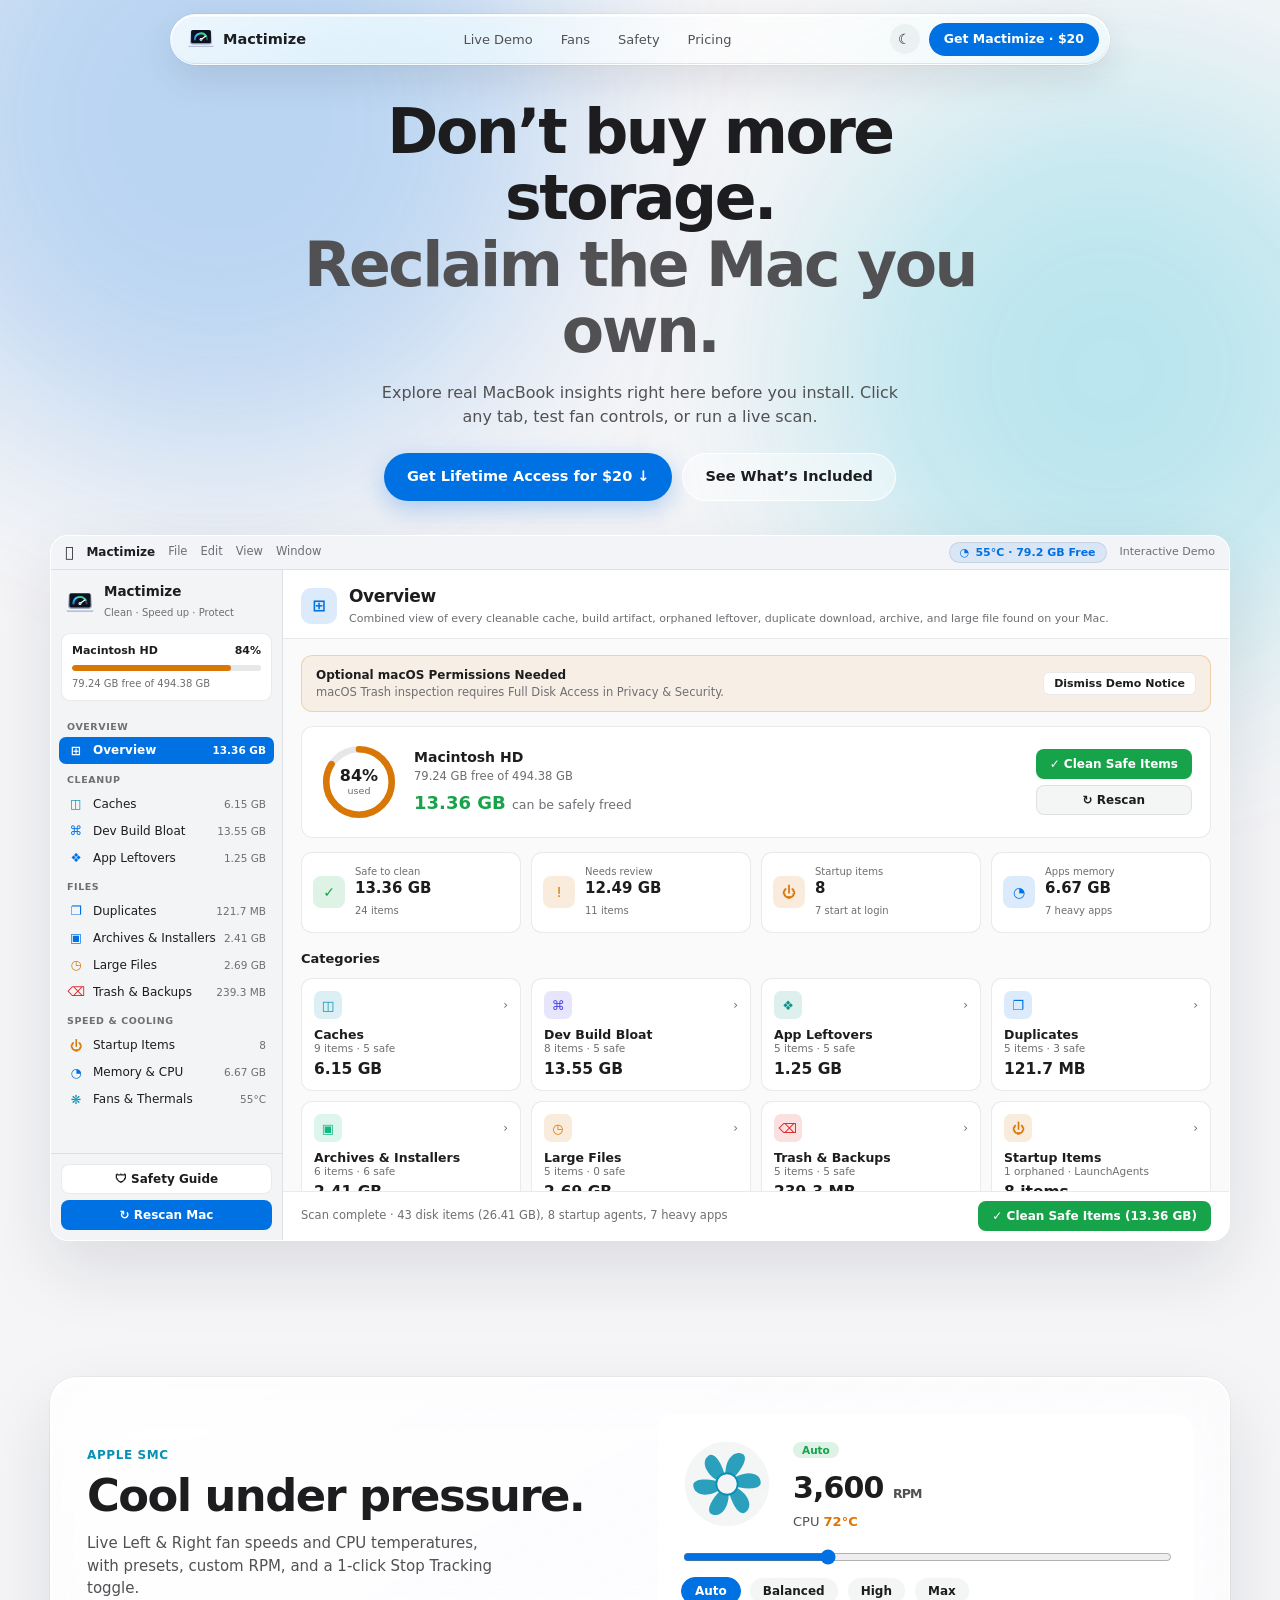
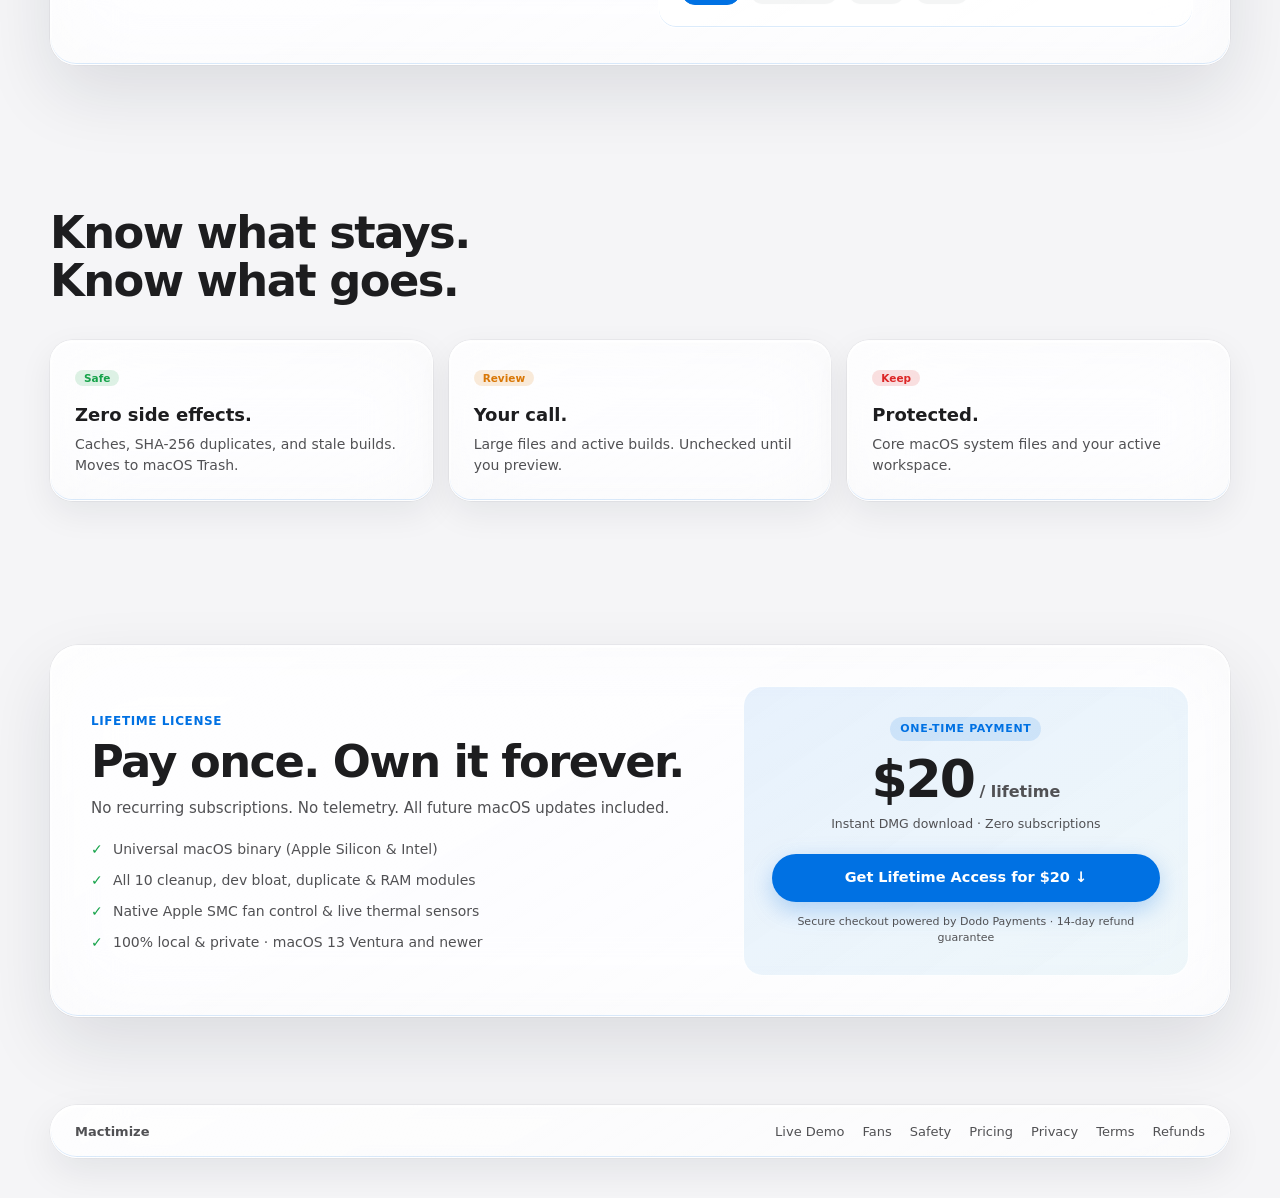
==== commit 0957a3be: "Integrate Dodo Payments checkout config and add Privacy, Terms & 14-day Refund Policy page" ====
--- a/index.html
+++ b/index.html
@@ -60,7 +60,7 @@
         </p>
 
         <div class="hero-actions">
-          <a class="btn-apple-blue" href="https://github.com/RavvyS/Mactimize/releases/latest/download/Mactimize.dmg">
+          <a class="btn-apple-blue dodo-checkout-link" href="https://github.com/RavvyS/Mactimize/releases/latest/download/Mactimize.dmg">
             Get Lifetime Access for $20 ↓
           </a>
           <a class="btn-apple-glass" href="#pricing">
@@ -284,9 +284,10 @@
             <div class="price-badge">One-Time Payment</div>
             <div class="price-amount">$20<span> / lifetime</span></div>
             <p class="price-note">Instant DMG download · Zero subscriptions</p>
-            <a class="btn-apple-blue pricing-cta" href="https://github.com/RavvyS/Mactimize/releases/latest/download/Mactimize.dmg">
+            <a class="btn-apple-blue pricing-cta dodo-checkout-link" href="https://github.com/RavvyS/Mactimize/releases/latest/download/Mactimize.dmg">
               Get Lifetime Access for $20 ↓
             </a>
+            <p class="price-note" style="margin:12px 0 0;font-size:11px;">Secure checkout powered by Dodo Payments · 14-day refund guarantee</p>
           </div>
         </div>
       </div>
@@ -301,6 +302,9 @@
         <a href="#cooling">Fans</a>
         <a href="#safety">Safety</a>
         <a href="#pricing">Pricing</a>
+        <a href="legal.html#privacy">Privacy</a>
+        <a href="legal.html#terms">Terms</a>
+        <a href="legal.html#refunds">Refunds</a>
       </div>
     </div>
   </footer>
@@ -324,7 +328,8 @@
     </div>
   </dialog>
 
-  <script src="demo-data.js?v=2" defer></script>
-  <script src="script.js?v=2" defer></script>
+  <script src="config.js?v=4" defer></script>
+  <script src="demo-data.js?v=4" defer></script>
+  <script src="script.js?v=4" defer></script>
 </body>
 </html>
